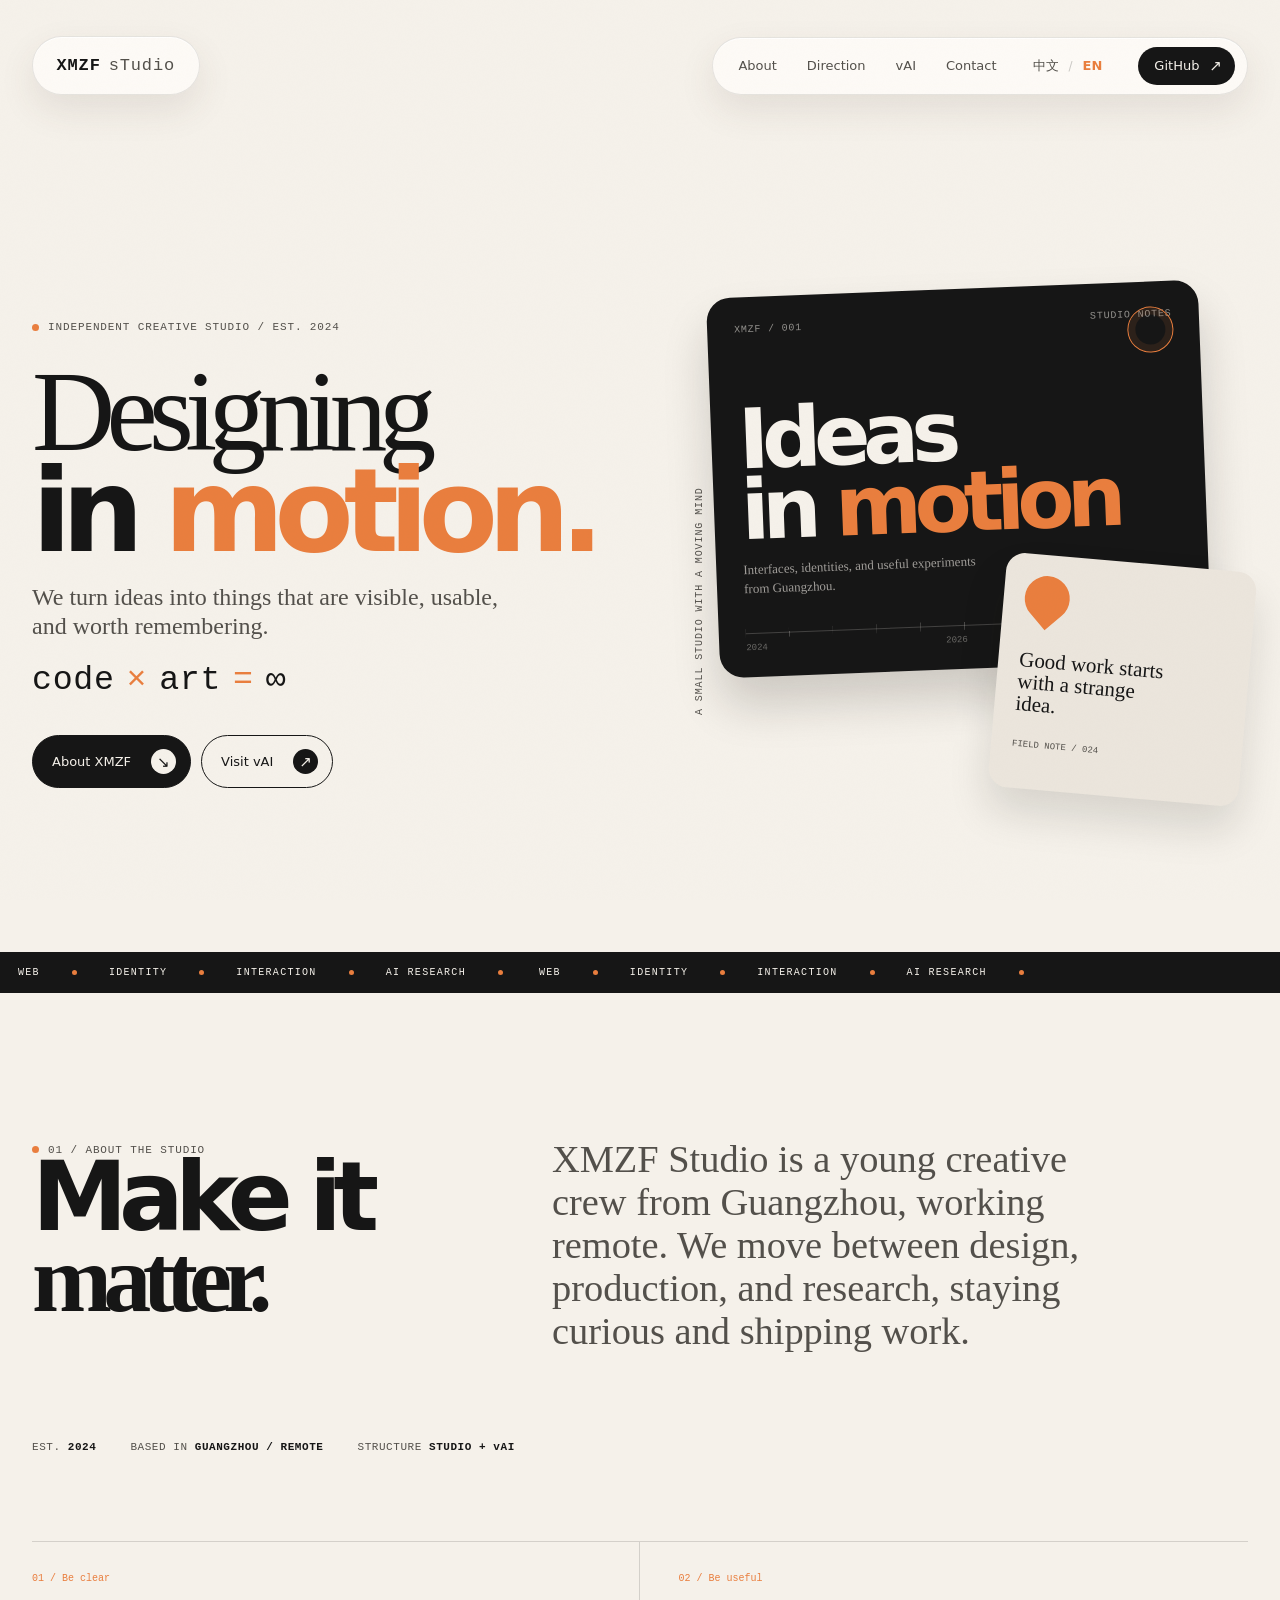
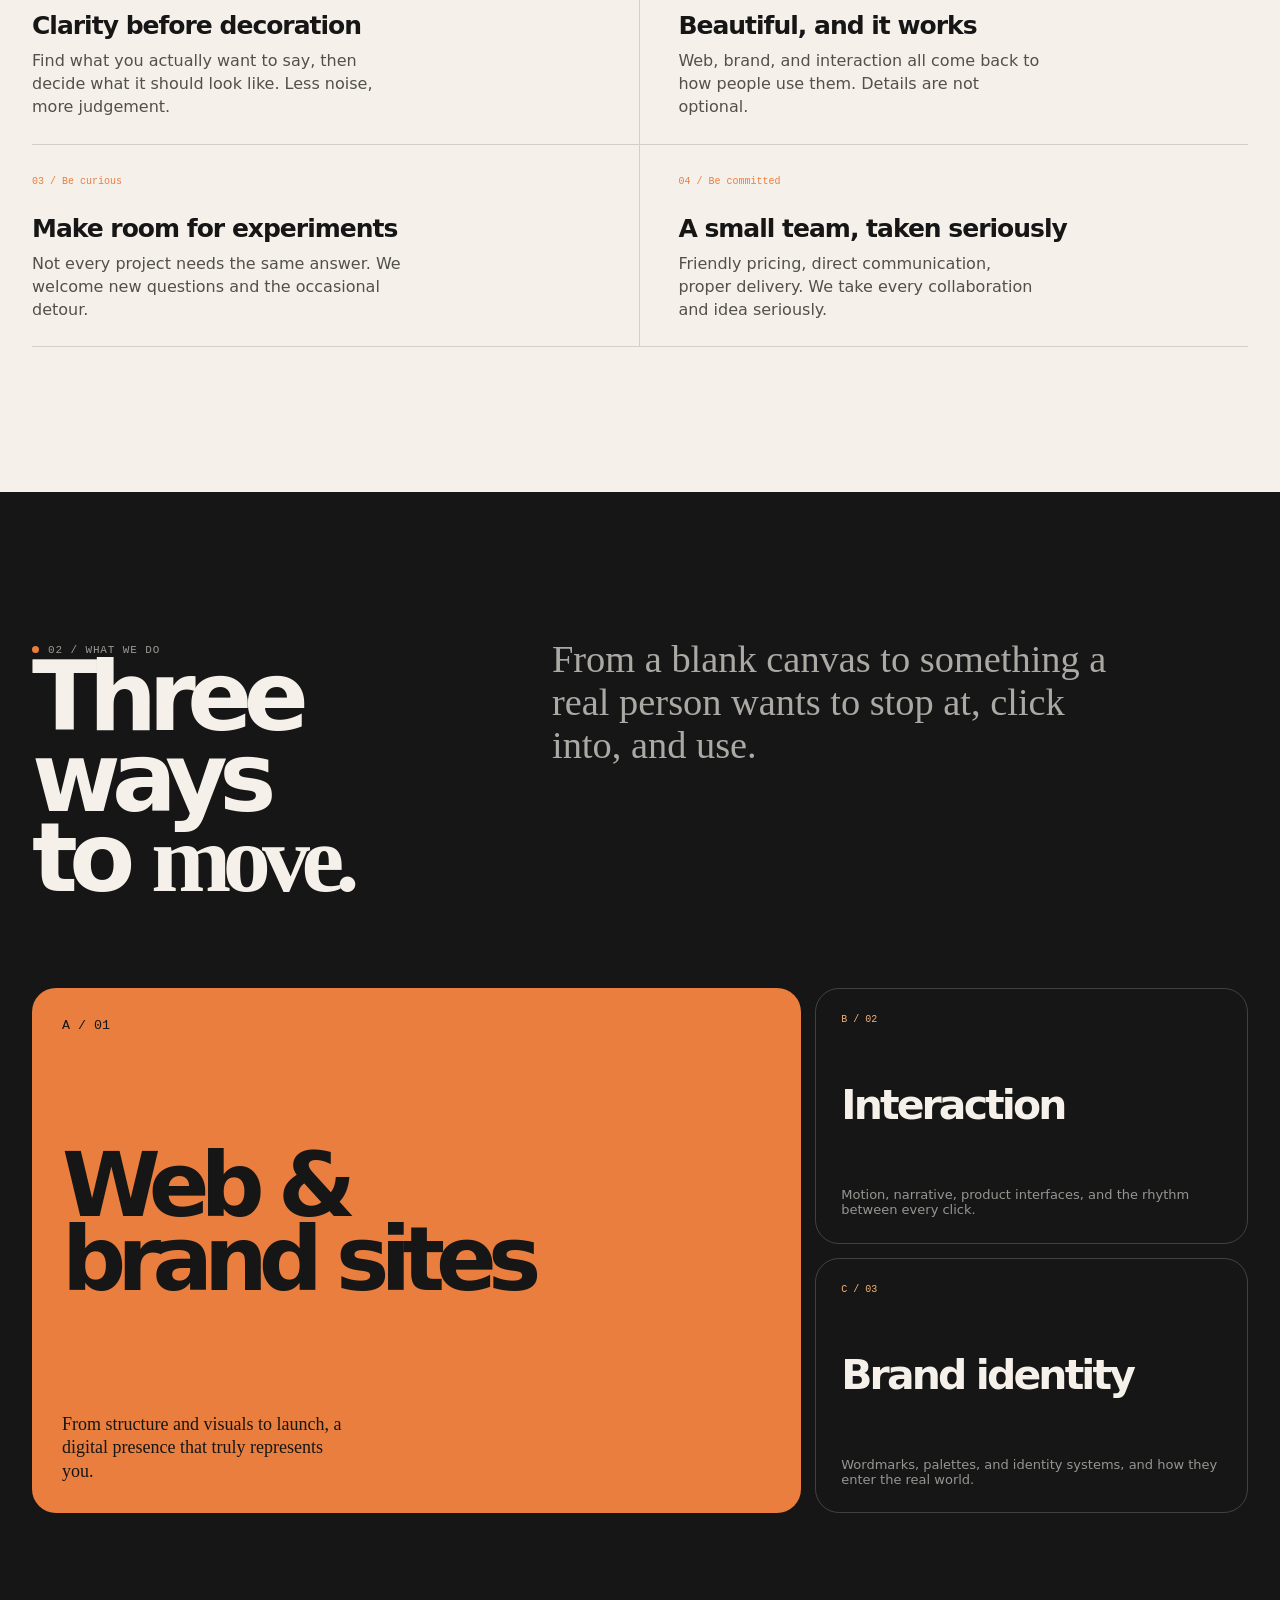
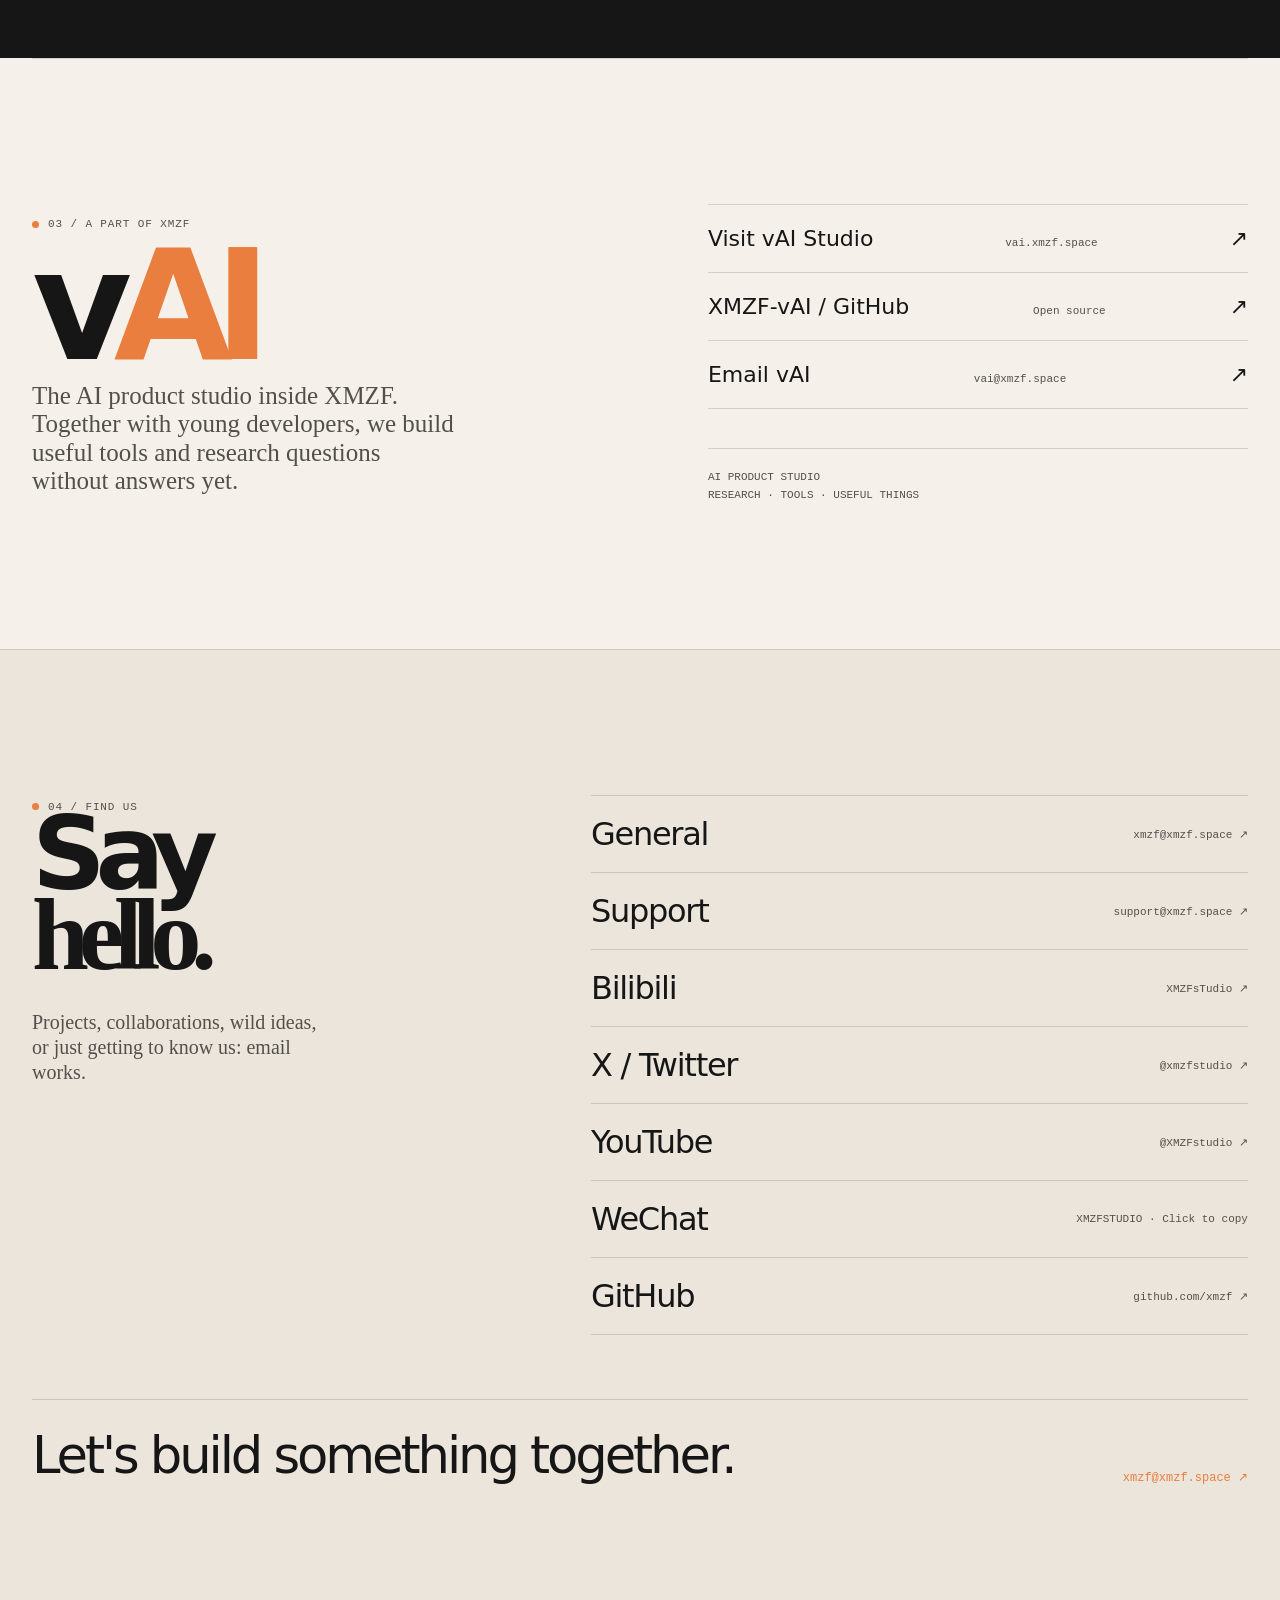
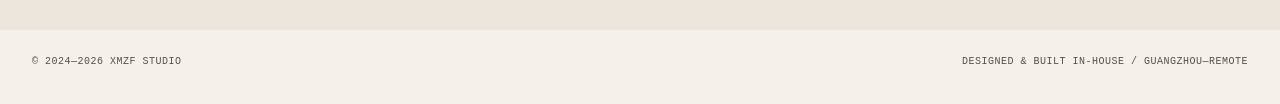
==== index-en.html @ 3783b5d8 "新一代官网 v2：暖白优雅版，中英双语，移除 Three.js - 单文件 HTML，无框架无 Three.js（性能优化） - 导航：XMZF sTudio 文字 logo + 中文/EN 切换 -" ====
<!doctype html>
<html lang="en">
<head>
  <meta charset="UTF-8" />
  <meta name="viewport" content="width=device-width, initial-scale=1.0" />
  <meta name="theme-color" content="#f5f1ea" />
  <meta name="description" content="XMZF Studio — Designing in motion. A young creative studio based in Guangzhou, working remote." />
  <meta property="og:title" content="XMZF Studio — Designing in motion." />
  <meta property="og:description" content="Interfaces, identities, and useful experiments." />
  <title>XMZF Studio — Designing in motion.</title>
  <style>
    :root {
      --paper: #f5f1ea;
      --paper-deep: #ebe5dc;
      --ink: #161616;
      --soft-ink: #53504b;
      --hair: rgba(22, 22, 22, .15);
      --orange: #e97e3e;
      --orange-soft: #f3b078;
      --sage: #dce1d4;
      --serif: Georgia, "Times New Roman", serif;
      --sans: "Avenir Next", "Helvetica Neue", "Segoe UI", system-ui, sans-serif;
      --mono: "SFMono-Regular", "Cascadia Code", "Roboto Mono", monospace;
      --ease: cubic-bezier(.22, .8, .2, 1);
    }
    * { box-sizing: border-box; }
    html { scroll-behavior: smooth; }
    body { margin: 0; background: var(--paper); color: var(--ink); font-family: var(--sans); overflow-x: hidden; }
    body::before { content: ""; position: fixed; inset: 0; pointer-events: none; z-index: 20; opacity: .025; mix-blend-mode: multiply; background-image: url("data:image/svg+xml,%3Csvg xmlns='http://www.w3.org/2000/svg' width='180' height='180' viewBox='0 0 180 180'%3E%3Cfilter id='f'%3E%3CfeTurbulence type='fractalNoise' baseFrequency='.8' numOctaves='3' stitchTiles='stitch'/%3E%3C/filter%3E%3Crect width='100%25' height='100%25' filter='url(%23f)' opacity='.65'/%3E%3C/svg%3E"); }
    a { color: inherit; text-decoration: none; }
    button { font: inherit; }
    .shell { width: min(1380px, calc(100% - 64px)); margin: 0 auto; }
    .mono { font-family: var(--mono); }
    .serif { font-family: var(--serif); }
    .eyebrow { display: inline-flex; align-items: center; gap: 9px; color: var(--soft-ink); font: 11px var(--mono); letter-spacing: .08em; text-transform: uppercase; }
    .eyebrow::before { content: ""; width: 7px; height: 7px; border-radius: 50%; background: var(--orange); }
    .topbar { position: sticky; top: 18px; z-index: 10; display: flex; align-items: center; justify-content: space-between; gap: 20px; padding-top: 18px; }
    .logo-pill, .nav-pill { background: rgba(255, 253, 249, .78); border: 1px solid rgba(22, 22, 22, .1); box-shadow: 0 15px 36px rgba(76, 63, 45, .1), inset 0 1px rgba(255,255,255,.8); backdrop-filter: blur(18px); }
    .logo-pill { display: inline-flex; align-items: center; gap: 8px; border-radius: 999px; padding: 19px 24px; font: 700 17px var(--mono); letter-spacing: .05em; }
    .logo-pill .logo-strong { color: var(--ink); }
    .logo-pill .logo-studio { color: var(--soft-ink); font-weight: 400; }
    .nav-pill { display: flex; align-items: center; gap: 30px; border-radius: 999px; padding: 9px 12px 9px 25px; color: var(--soft-ink); font-size: 13px; }
    .nav-pill a { padding: 9px 0; transition: color .35s var(--ease); }
    .nav-pill a:hover, .nav-pill a:focus-visible { color: var(--orange); }
    .nav-pill .nav-cta { display: inline-flex; align-items: center; gap: 10px; border-radius: 999px; padding: 10px 13px 10px 16px; background: var(--ink); color: var(--paper); transition: transform .35s var(--ease), background .35s var(--ease); }
    .nav-pill .nav-cta:hover, .nav-pill .nav-cta:focus-visible { background: var(--orange); color: var(--ink); transform: translateY(-2px); }
    .nav-cta i { font-style: normal; font-size: 15px; }
            .lang-inline { display: inline-flex; align-items: center; gap: 0; }
    .lang-inline a { display: inline-block; padding: 8px 6px; font-size: 13px; color: var(--soft-ink); transition: color .3s var(--ease); }
    .lang-inline a:hover, .lang-inline a:focus-visible { color: var(--orange); }
    .lang-inline .lang-sep { color: rgba(22,22,22,.22); padding: 0 4px; font-size: 12px; }

    .lang-inline .lang-inline-item { font-weight: 500; }
    .lang-inline .lang-inline-item.current { color: var(--orange); font-weight: 600; }

    .menu-btn { display: none; border: 0; border-radius: 50%; width: 42px; height: 42px; background: var(--ink); color: var(--paper); }

    .hero { min-height: min(900px, calc(100dvh - 25px)); display: grid; grid-template-columns: minmax(0, 1.04fr) minmax(370px, .96fr); align-items: center; gap: clamp(44px, 8vw, 140px); padding: 145px 0 115px; }
    .hero-copy { padding-top: 5vh; }
    .hero-copy h1 { margin: 25px 0 22px; max-width: 720px; font-size: clamp(70px, 9vw, 140px); line-height: .87; letter-spacing: -.085em; font-weight: 600; }
    .hero-copy h1 .light { font-family: var(--serif); font-weight: 400; letter-spacing: -.075em; }
    .hero-copy h1 .orange { color: var(--orange); }
    .hero-lede { max-width: 475px; margin: 0; color: var(--soft-ink); font: 24px/1.22 var(--serif); }
    .hero-note { display: flex; align-items: center; gap: 16px; margin-top: 42px; color: var(--soft-ink); font: 11px var(--mono); }
    .hero-note::before { content: ""; width: 40px; height: 1px; background: var(--orange); }
    .studio-facts { display: flex; flex-wrap: wrap; gap: 14px 34px; margin-bottom: 88px; color: var(--soft-ink); font: 11px var(--mono); letter-spacing: .05em; }
    .studio-facts b { color: var(--ink); font-weight: 600; }
    .hero-formula { display: flex; align-items: center; gap: 12px; margin-top: 20px; font: 500 clamp(22px, 2.6vw, 34px) var(--mono); letter-spacing: .02em; color: var(--ink); }
    .hero-formula .formula-mark { color: var(--orange); }
    .hero-actions { display: flex; flex-wrap: wrap; gap: 10px; margin-top: 36px; }
    .btn { display: inline-flex; align-items: center; gap: 20px; border: 1px solid var(--ink); border-radius: 999px; padding: 13px 14px 13px 19px; font-size: 13px; transition: background .45s var(--ease), color .45s var(--ease), transform .45s var(--ease); }
    .btn .btn-arrow { display: grid; place-items: center; width: 25px; height: 25px; border-radius: 50%; background: var(--ink); color: var(--paper); font-size: 15px; transition: transform .45s var(--ease), background .45s var(--ease); }
    .btn:hover, .btn:focus-visible { background: var(--ink); color: var(--paper); transform: translateY(-3px); }
    .btn:hover .btn-arrow, .btn:focus-visible .btn-arrow { transform: translate(2px, -2px); background: var(--orange); color: var(--ink); }
    .btn-dark { background: var(--ink); color: var(--paper); }
    .btn-dark .btn-arrow { background: var(--paper); color: var(--ink); }
    .btn-dark:hover, .btn-dark:focus-visible { background: var(--orange); color: var(--ink); border-color: var(--orange); }
    .btn-dark:hover .btn-arrow, .btn-dark:focus-visible .btn-arrow { background: var(--ink); color: var(--paper); }

    .hero-board { position: relative; min-height: 550px; }
    .board-main { position: absolute; z-index: 2; top: 34px; left: 0; width: 92%; height: 380px; border-radius: 24px; background: var(--ink); color: var(--paper); padding: 27px; box-shadow: 0 28px 46px rgba(25,20,14,.18); transform: rotate(-2.2deg); transition: transform .7s var(--ease); }
    .hero-board:hover .board-main { transform: rotate(-.6deg) translateY(-7px); }
    .board-main::after { content: ""; position: absolute; right: 26px; top: 25px; width: 44px; height: 44px; border: 1px solid var(--orange); border-radius: 50%; box-shadow: inset 0 0 0 7px rgba(233,126,62,.1); }
    .board-top { display:flex; justify-content:space-between; color: rgba(245,241,234,.56); font: 10px var(--mono); letter-spacing:.08em; }
    .board-main h2 { margin: 70px 0 15px; font-size: clamp(46px, 6.5vw, 88px); line-height: .85; letter-spacing: -.09em; font-weight: 600; }
    .board-main h2 span { color: var(--orange); }
    .board-main p { max-width: 260px; color: rgba(245,241,234,.62); font: 13px/1.45 var(--serif); }
    .board-ruler { position:absolute; bottom:24px; left:27px; right:27px; display:flex; justify-content:space-between; color:rgba(245,241,234,.38); font:9px var(--mono); border-top:1px solid rgba(245,241,234,.2); padding-top:9px; }
    .board-ruler::before { content:""; position:absolute; top:-5px; left:0; right:0; height:9px; background: repeating-linear-gradient(90deg, transparent 0, transparent calc(10% - 1px), rgba(245,241,234,.33) 10%); opacity:.75; }
    .board-small { position: absolute; z-index: 3; right: 0; bottom: 8px; width: 47%; min-height: 235px; border-radius: 19px; background: var(--paper-deep); padding: 21px; box-shadow: 0 24px 40px rgba(25,20,14,.13); transform: rotate(5deg); }
    .board-small::before { content:""; display:block; width: 45px; height: 45px; margin-bottom: 29px; border-radius: 50% 50% 50% 0; background: var(--orange); transform: rotate(-45deg); }
    .board-small p { margin:0; max-width:160px; font: 21px/1.05 var(--serif); }
    .board-small small { display:block; margin-top:25px; color:var(--soft-ink); font:9px var(--mono); }
    .board-tag { position:absolute; z-index:4; left: -19px; bottom: 79px; transform:rotate(-90deg); transform-origin:left top; color:var(--soft-ink); font:10px var(--mono); letter-spacing:.09em; }

    .marquee { overflow: hidden; background: var(--ink); color: var(--paper); border-block: 1px solid var(--ink); white-space: nowrap; }
    .marquee-track { display:flex; width:max-content; animation: marquee 28s linear infinite; }
    .marquee span { display:inline-flex; gap:32px; align-items:center; padding: 14px 18px; font: 10px var(--mono); letter-spacing: .13em; }
    .marquee i { width: 5px; height: 5px; background: var(--orange); border-radius: 50%; }

    .section { padding: 145px 0; }
    .section + .section { border-top: 1px solid var(--hair); }
    .section-intro { display:grid; grid-template-columns: .75fr 1.25fr; gap: 8vw; margin-bottom: 88px; }
    .section-intro h2 { margin:0; font-size:clamp(54px, 7.5vw, 112px); line-height:.84; letter-spacing:-.09em; font-weight:600; }
    .section-intro p { max-width: 560px; margin:0; color:var(--soft-ink); font: clamp(22px, 3vw, 39px)/1.12 var(--serif); }
    .manifesto { display:grid; grid-template-columns: 1fr 1fr; border-top: 1px solid var(--hair); }
    .manifesto-item { min-height: 180px; padding: 24px 18px 25px 0; border-bottom:1px solid var(--hair); }
    .manifesto-item:nth-child(odd) { padding-right: 10vw; border-right:1px solid var(--hair); }
    .manifesto-item:nth-child(even) { padding-left: 3vw; }
    .manifesto-item small { color:var(--orange); font:10px var(--mono); }
    .manifesto-item h3 { margin:26px 0 9px; font-size:25px; letter-spacing:-.04em; font-weight:600; }
    .manifesto-item p { max-width: 370px; margin:0; color:var(--soft-ink); line-height:1.45; }

    .direction { background: var(--ink); color: var(--paper); }
    .direction .section-intro p { color: rgba(245,241,234,.67); }
    .direction .eyebrow { color:rgba(245,241,234,.6); }
    .direction-grid { display:grid; grid-template-columns: 1.28fr .72fr; gap: 14px; }
    .direction-lead { min-height: 525px; padding: 30px; border-radius: 24px; background: var(--orange); color:var(--ink); display:flex; flex-direction:column; justify-content:space-between; transition: transform .55s var(--ease); }
    .direction-lead:hover { transform: translateY(-7px) rotate(-.6deg); }
    .direction-lead h3 { margin: 0; max-width: 570px; font-size: clamp(48px, 7vw, 103px); line-height:.82; letter-spacing:-.1em; }
    .direction-lead p { max-width: 280px; margin:0; font:18px/1.3 var(--serif); }
    .direction-list { display:grid; gap:14px; }
    .direction-item { min-height: 255px; padding: 25px; border:1px solid rgba(245,241,234,.2); border-radius: 24px; display:flex; flex-direction:column; justify-content:space-between; transition: background .45s var(--ease), color .45s var(--ease), transform .45s var(--ease); }
    .direction-item:hover { background:var(--paper); color:var(--ink); transform:translateY(-5px); }
    .direction-item small { color:var(--orange-soft); font:10px var(--mono); }
    .direction-item h3 { margin:0; font-size:clamp(26px,3.2vw,45px); line-height:.92; letter-spacing:-.07em; }
    .direction-item p { margin:0; color:rgba(245,241,234,.58); font-size:13px; }
    .direction-item:hover p { color:var(--soft-ink); }

    .vai-wrap { display:grid; grid-template-columns: 1.03fr .97fr; gap: 8vw; align-items:center; }
    .vai-copy h2 { margin: 18px 0 20px; font-size:clamp(70px, 12vw, 180px); line-height:.73; letter-spacing:-.12em; font-weight:600; }
    .vai-copy h2 span { color:var(--orange); }
    .vai-copy p { max-width: 430px; margin:0; color:var(--soft-ink); font:25px/1.14 var(--serif); }
    .vai-index { border-top:1px solid var(--hair); }
    .vai-link { display:flex; align-items:baseline; justify-content:space-between; gap:20px; padding:21px 0; border-bottom:1px solid var(--hair); transition: padding-left .4s var(--ease), color .4s var(--ease); }
    .vai-link:hover { padding-left:10px; color:var(--orange); }
    .vai-link strong { font-size:22px; font-weight:500; }
    .vai-link span { color:var(--soft-ink); font:11px var(--mono); }
    .vai-link b { font-size:22px; font-weight:400; }
    .vai-note { margin-top: 39px; padding: 20px 0 0; border-top:1px solid var(--hair); color:var(--soft-ink); font:11px/1.6 var(--mono); }

    .connect { background: var(--paper-deep); }
    .connect-grid { display:grid; grid-template-columns: .82fr 1.18fr; gap: 8vw; }
    .connect-copy h2 { margin: 0; font-size:clamp(58px, 8vw, 122px); line-height:.78; letter-spacing:-.1em; }
    .connect-copy p { max-width: 290px; margin:35px 0 0; color:var(--soft-ink); font:20px/1.25 var(--serif); }
    .contact-list { border-top:1px solid var(--hair); }
    .contact-row { display:flex; align-items:center; justify-content:space-between; gap:20px; padding:19px 0; border-bottom:1px solid var(--hair); transition: color .35s var(--ease), padding-left .35s var(--ease); }
    .contact-row:hover { color:var(--orange); padding-left:9px; }
    .contact-row strong { font-size:clamp(18px,2.5vw,33px); letter-spacing:-.04em; font-weight:500; }
    .contact-row span { color:var(--soft-ink); font:11px var(--mono); }
    .wechat { width:100%; border:0; border-bottom:1px solid var(--hair); background:transparent; color:inherit; cursor:pointer; text-align:left; }
    .contact-final { margin-top:64px; display:flex; justify-content:space-between; align-items:end; gap:20px; padding: 25px 0 0; border-top:1px solid var(--hair); }
    .contact-final strong { font-size:clamp(26px, 4vw, 54px); letter-spacing:-.06em; font-weight:500; }
    .contact-final a { color:var(--orange); font:12px var(--mono); }
    footer { display:flex; justify-content:space-between; gap:20px; padding: 26px 0 35px; color:var(--soft-ink); font:10px var(--mono); letter-spacing:.05em; }
    .reveal { opacity:1; transform:none; }
    .reveal.in-view { animation: lift .85s var(--ease) both; }
    @keyframes lift { from { opacity:0; transform:translateY(28px); } to { opacity:1; transform:translateY(0); } }
    @keyframes marquee { to { transform:translateX(-50%); } }
    @media (prefers-reduced-motion: reduce) { *,*::before,*::after { animation-duration:.01ms !important; animation-iteration-count:1 !important; scroll-behavior:auto !important; transition-duration:.01ms !important; } }
    @media (max-width: 820px) {
      .shell { width: min(100% - 32px, 1380px); }
      .topbar { top: 10px; padding-top: 10px; }
      .nav-pill { display:none; position:absolute; top:63px; left:0; right:0; padding:18px 20px; border-radius:23px; flex-direction:column; align-items:stretch; gap:3px; }
      .nav-pill.open { display:flex; }
      .nav-pill .nav-cta { justify-content:space-between; margin-top:7px; }
            .menu-btn { display:block; }
      .lang-inline { display: flex; width: 100%; border-top: 1px solid rgba(22, 22, 22, .1); margin-top: 6px; padding-top: 2px; }

      .hero { display:block; min-height:auto; padding: 126px 0 80px; }
      .hero-copy { padding-top:0; }
      .hero-copy h1 { font-size: clamp(66px, 18vw, 110px); margin-top:22px; }
      .hero-lede { font-size:23px; }
      .hero-board { min-height: 460px; margin-top:75px; }
      .board-main { top:0; width: 94%; height: 315px; padding:20px; }
      .board-main h2 { margin-top:53px; font-size:63px; }
      .board-small { width:53%; min-height:180px; bottom:6px; padding:17px; }
      .board-small p { font-size:17px; }
      .board-small::before { width:32px; height:32px; margin-bottom:22px; }
      .board-tag { left:-10px; bottom:73px; }
      .section { padding: 105px 0; }
      .section-intro, .manifesto, .vai-wrap, .connect-grid { display:block; }
      .section-intro { margin-bottom:58px; }
      .section-intro p { margin-top:30px; font-size:26px; }
      .studio-facts { margin-bottom: 58px; gap: 12px 24px; line-height: 1.7; }
      .manifesto-item, .manifesto-item:nth-child(odd), .manifesto-item:nth-child(even) { min-height:0; padding:22px 0; border-right:0; }
      .direction-grid { display:block; }
      .direction-lead { min-height:390px; }
      .direction-list { margin-top:14px; }
      .direction-item { min-height:200px; }
      .vai-copy { margin-bottom:68px; }
      .vai-copy h2 { font-size:116px; }
      .vai-copy p { font-size:24px; }
      .connect-copy { margin-bottom:68px; }
      .contact-final { display:block; }
      .contact-final a { display:block; margin-top:25px; }
      footer { display:block; line-height:1.8; }
      footer span:last-child { display:block; margin-top:8px; }
    }
  </style>
</head>
<body>
  <a href="#main" style="position:absolute;left:-9999px">Skip to main content</a>
  <header class="shell topbar">
    <a class="logo-pill" href="#top" aria-label="XMZF sTudio Home"><span class="logo-strong">XMZF</span><span class="logo-studio">sTudio</span></a>
    <button class="menu-btn" aria-label="Open menu" aria-expanded="false">☰</button>
    <nav class="nav-pill" aria-label="Main navigation">
      <a href="#studio">About</a>
      <a href="#direction">Direction</a>
      <a href="#vai">vAI</a>
      <a href="#connect">Contact</a>
            <div class="lang-inline"><a class="lang-inline-item" href="index.html">中文</a><span class="lang-sep">/</span><a class="lang-inline-item current" href="index-en.html">EN</a></div>
      <a class="nav-cta" href="https://github.com/xmzf" target="_blank" rel="noreferrer">GitHub <i>↗</i></a>
    </nav>
  </header>

  <main id="main">
    <section class="shell hero" id="top">
      <div class="hero-copy">
        <span class="eyebrow">Independent creative studio / Est. 2024</span>
        <h1><span class="light">Designing</span><br><span>in <span class="orange">motion.</span></span></h1>
        <p class="hero-lede">We turn ideas into things that are visible, usable, and worth remembering.</p>
        <div class="hero-formula">code <span class="formula-mark">×</span> art <span class="formula-mark">=</span> ∞</div>
        <div class="hero-actions"><a class="btn btn-dark" href="#studio">About XMZF <span class="btn-arrow">↘</span></a><a class="btn" href="https://vai.xmzf.space" target="_blank" rel="noreferrer">Visit vAI <span class="btn-arrow">↗</span></a></div>
      </div>
      <div class="hero-board" aria-label="XMZF Studio visual archive">
        <div class="board-main"><div class="board-top"><span>XMZF / 001</span><span>STUDIO NOTES</span></div><h2>Ideas<br>in <span>motion</span></h2><p>Interfaces, identities, and useful experiments from Guangzhou.</p><div class="board-ruler"><span>2024</span><span>2026</span><span>ONGOING</span></div></div>
        <div class="board-small"><p>Good work starts with a strange idea.</p><small>FIELD NOTE / 024</small></div>
        <span class="board-tag">A SMALL STUDIO WITH A MOVING MIND</span>
      </div>
    </section>

    <div class="marquee"><div class="marquee-track"><span>WEB <i></i> IDENTITY <i></i> INTERACTION <i></i> AI RESEARCH <i></i></span><span>WEB <i></i> IDENTITY <i></i> INTERACTION <i></i> AI RESEARCH <i></i></span></div></div>

    <section class="section shell" id="studio">
      <div class="section-intro reveal"><div><span class="eyebrow">01 / About the studio</span><h2>Make it<br><span class="serif">matter.</span></h2></div><p>XMZF Studio is a young creative crew from Guangzhou, working remote. We move between design, production, and research, staying curious and shipping work.</p></div>
      <div class="studio-facts reveal"><span>EST. <b>2024</b></span><span>BASED IN <b>GUANGZHOU / REMOTE</b></span><span>STRUCTURE <b>STUDIO + vAI</b></span></div>
      <div class="manifesto">
        <article class="manifesto-item reveal"><small>01 / Be clear</small><h3>Clarity before decoration</h3><p>Find what you actually want to say, then decide what it should look like. Less noise, more judgement.</p></article>
        <article class="manifesto-item reveal"><small>02 / Be useful</small><h3>Beautiful, and it works</h3><p>Web, brand, and interaction all come back to how people use them. Details are not optional.</p></article>
        <article class="manifesto-item reveal"><small>03 / Be curious</small><h3>Make room for experiments</h3><p>Not every project needs the same answer. We welcome new questions and the occasional detour.</p></article>
        <article class="manifesto-item reveal"><small>04 / Be committed</small><h3>A small team, taken seriously</h3><p>Friendly pricing, direct communication, proper delivery. We take every collaboration and idea seriously.</p></article>
      </div>
    </section>

    <section class="section direction" id="direction">
      <div class="shell">
        <div class="section-intro reveal"><div><span class="eyebrow">02 / What we do</span><h2>Three ways<br>to <span class="serif">move.</span></h2></div><p>From a blank canvas to something a real person wants to stop at, click into, and use.</p></div>
        <div class="direction-grid">
          <article class="direction-lead reveal"><small class="mono">A / 01</small><h3>Web &<br>brand sites</h3><p>From structure and visuals to launch, a digital presence that truly represents you.</p></article>
          <div class="direction-list">
            <article class="direction-item reveal"><small>B / 02</small><h3>Interaction</h3><p>Motion, narrative, product interfaces, and the rhythm between every click.</p></article>
            <article class="direction-item reveal"><small>C / 03</small><h3>Brand identity</h3><p>Wordmarks, palettes, and identity systems, and how they enter the real world.</p></article>
          </div>
        </div>
      </div>
    </section>

    <section class="section shell" id="vai">
      <div class="vai-wrap">
        <div class="vai-copy reveal"><span class="eyebrow">03 / A part of XMZF</span><h2>v<span>AI</span></h2><p>The AI product studio inside XMZF. Together with young developers, we build useful tools and research questions without answers yet.</p></div>
        <div class="reveal"><div class="vai-index"><a class="vai-link" href="https://vai.xmzf.space" target="_blank" rel="noreferrer"><strong>Visit vAI Studio</strong><span>vai.xmzf.space</span><b>↗</b></a><a class="vai-link" href="https://github.com/XMZF-vAI" target="_blank" rel="noreferrer"><strong>XMZF-vAI / GitHub</strong><span>Open source</span><b>↗</b></a><a class="vai-link" href="mailto:vai@xmzf.space"><strong>Email vAI</strong><span>vai@xmzf.space</span><b>↗</b></a></div><div class="vai-note">AI PRODUCT STUDIO<br>RESEARCH · TOOLS · USEFUL THINGS</div></div>
      </div>
    </section>

    <section class="section connect" id="connect">
      <div class="shell">
        <div class="connect-grid">
          <div class="connect-copy reveal"><span class="eyebrow">04 / Find us</span><h2>Say<br><span class="serif">hello.</span></h2><p>Projects, collaborations, wild ideas, or just getting to know us: email works.</p></div>
          <div class="contact-list reveal">
            <a class="contact-row" href="mailto:xmzf@xmzf.space"><strong>General</strong><span>xmzf@xmzf.space ↗</span></a>
            <a class="contact-row" href="mailto:support@xmzf.space"><strong>Support</strong><span>support@xmzf.space ↗</span></a>
            <a class="contact-row" href="https://b23.tv/89YwEi4" target="_blank" rel="noreferrer"><strong>Bilibili</strong><span>XMZFsTudio ↗</span></a>
            <a class="contact-row" href="https://x.com/xmzfstudio?s=21" target="_blank" rel="noreferrer"><strong>X / Twitter</strong><span>@xmzfstudio ↗</span></a>
            <a class="contact-row" href="https://www.youtube.com/@XMZFstudio" target="_blank" rel="noreferrer"><strong>YouTube</strong><span>@XMZFstudio ↗</span></a>
            <button class="contact-row wechat" id="wechat" type="button"><strong>WeChat</strong><span>XMZFSTUDIO · Click to copy</span></button>
            <a class="contact-row" href="https://github.com/xmzf" target="_blank" rel="noreferrer"><strong>GitHub</strong><span>github.com/xmzf ↗</span></a>
          </div>
        </div>
        <div class="contact-final reveal"><strong>Let's build something together.</strong><a href="mailto:xmzf@xmzf.space">xmzf@xmzf.space ↗</a></div>
      </div>
    </section>
  </main>
  <footer class="shell"><span>© 2024—2026 XMZF STUDIO</span><span>DESIGNED &amp; BUILT IN-HOUSE / GUANGZHOU—REMOTE</span></footer>

  <script>
    const menu = document.querySelector('.menu-btn');
    const nav = document.querySelector('.nav-pill');
    menu?.addEventListener('click', () => { const open = nav.classList.toggle('open'); menu.setAttribute('aria-expanded', open); });
    nav?.querySelectorAll('a').forEach(link => link.addEventListener('click', () => { nav.classList.remove('open'); menu?.setAttribute('aria-expanded', 'false'); }));

    const observer = new IntersectionObserver(entries => entries.forEach(entry => { if (entry.isIntersecting) { entry.target.classList.add('in-view'); observer.unobserve(entry.target); } }), { threshold: .12 });
    document.querySelectorAll('.reveal').forEach(el => observer.observe(el));
    document.querySelector('#wechat')?.addEventListener('click', async () => { try { await navigator.clipboard.writeText('XMZFSTUDIO'); } catch (_) {} const target = document.querySelector('#wechat span'); const old = target.textContent; target.textContent = 'Copied: XMZFSTUDIO'; setTimeout(() => target.textContent = old, 1800); });
  </script>
</body>
</html>
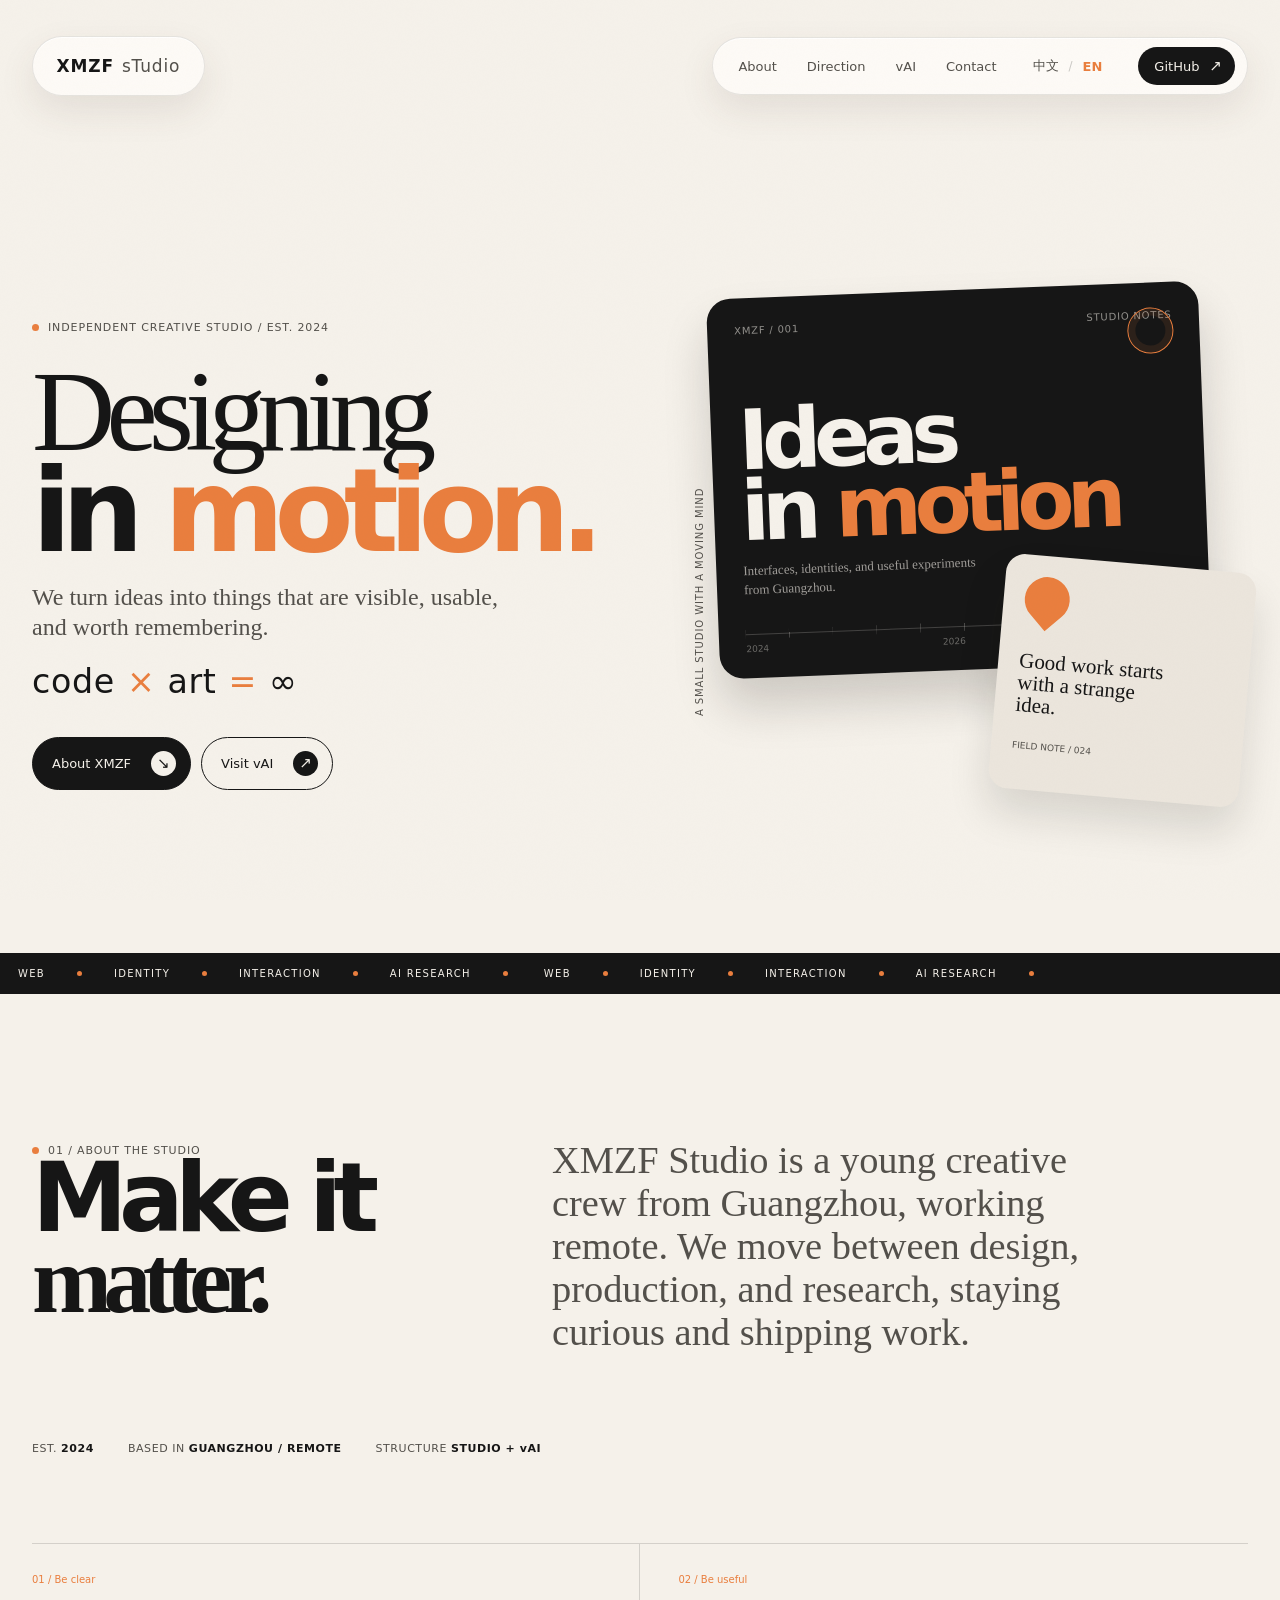
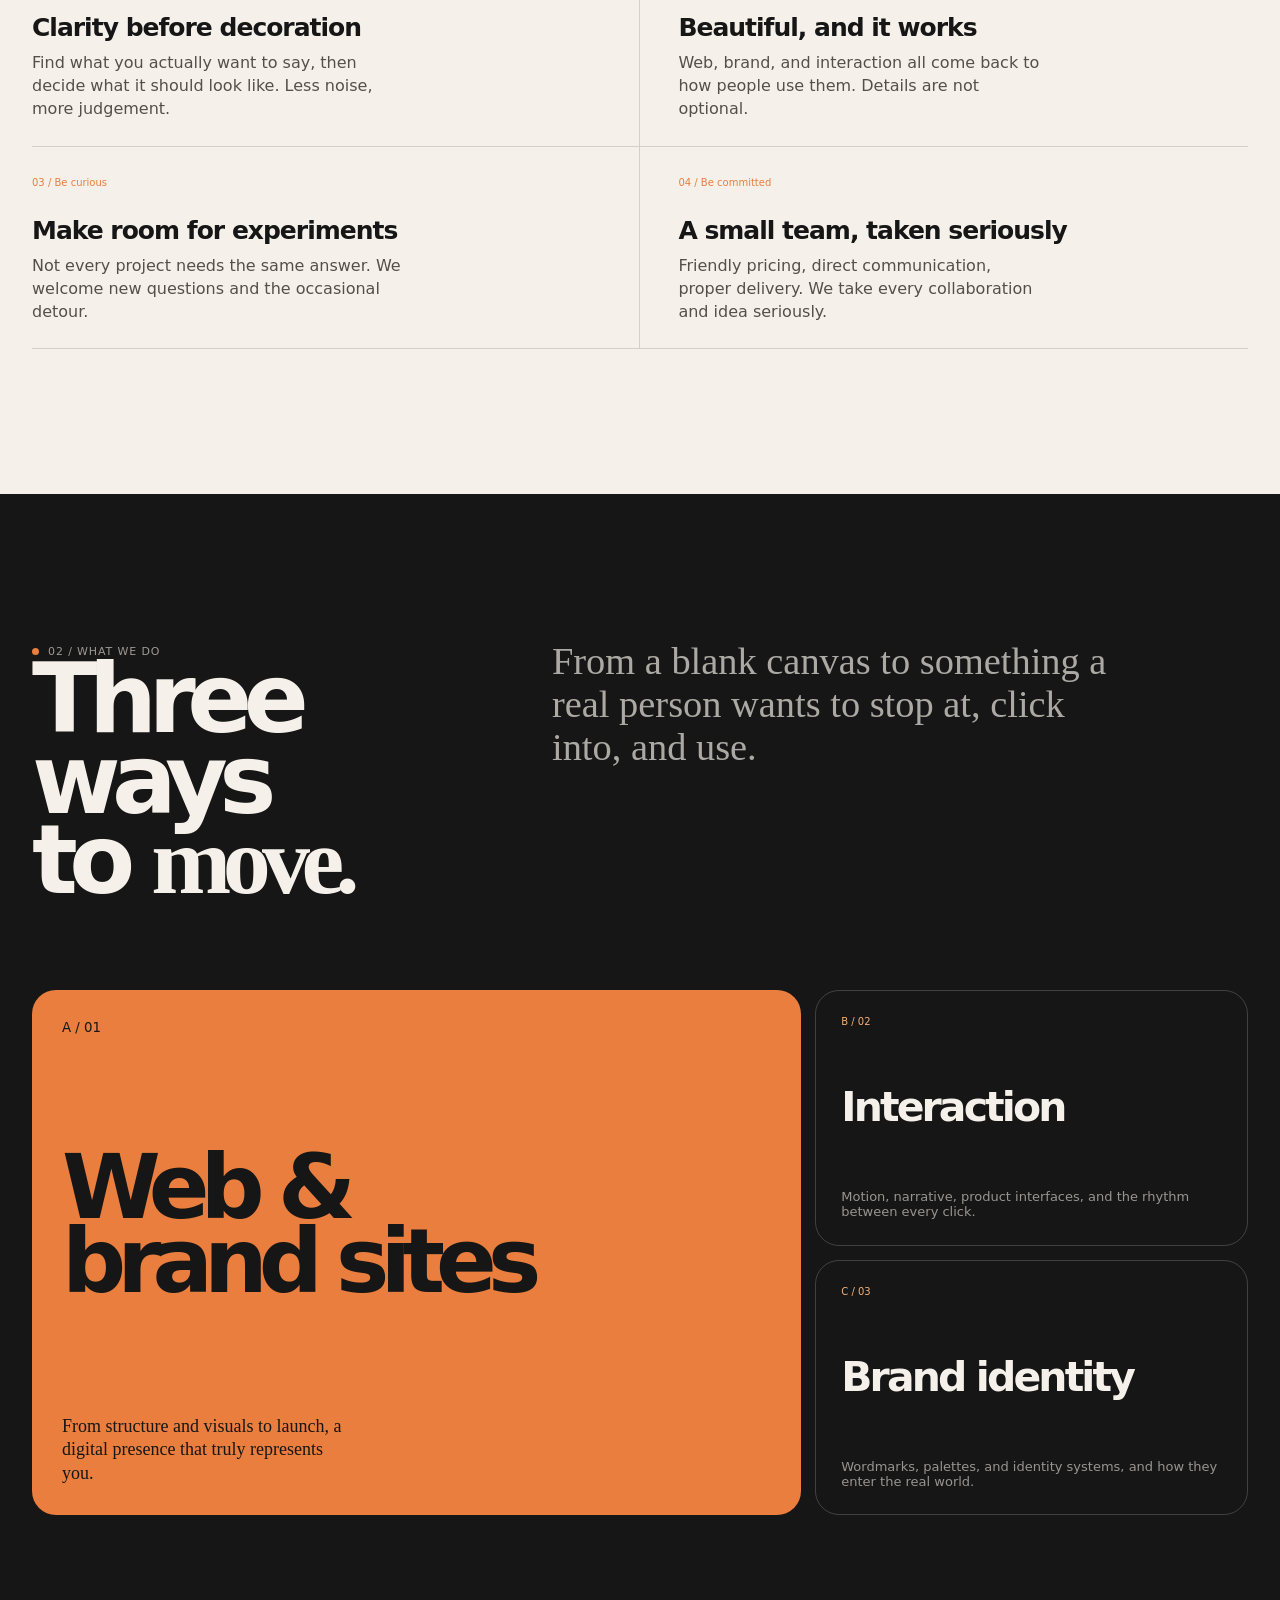
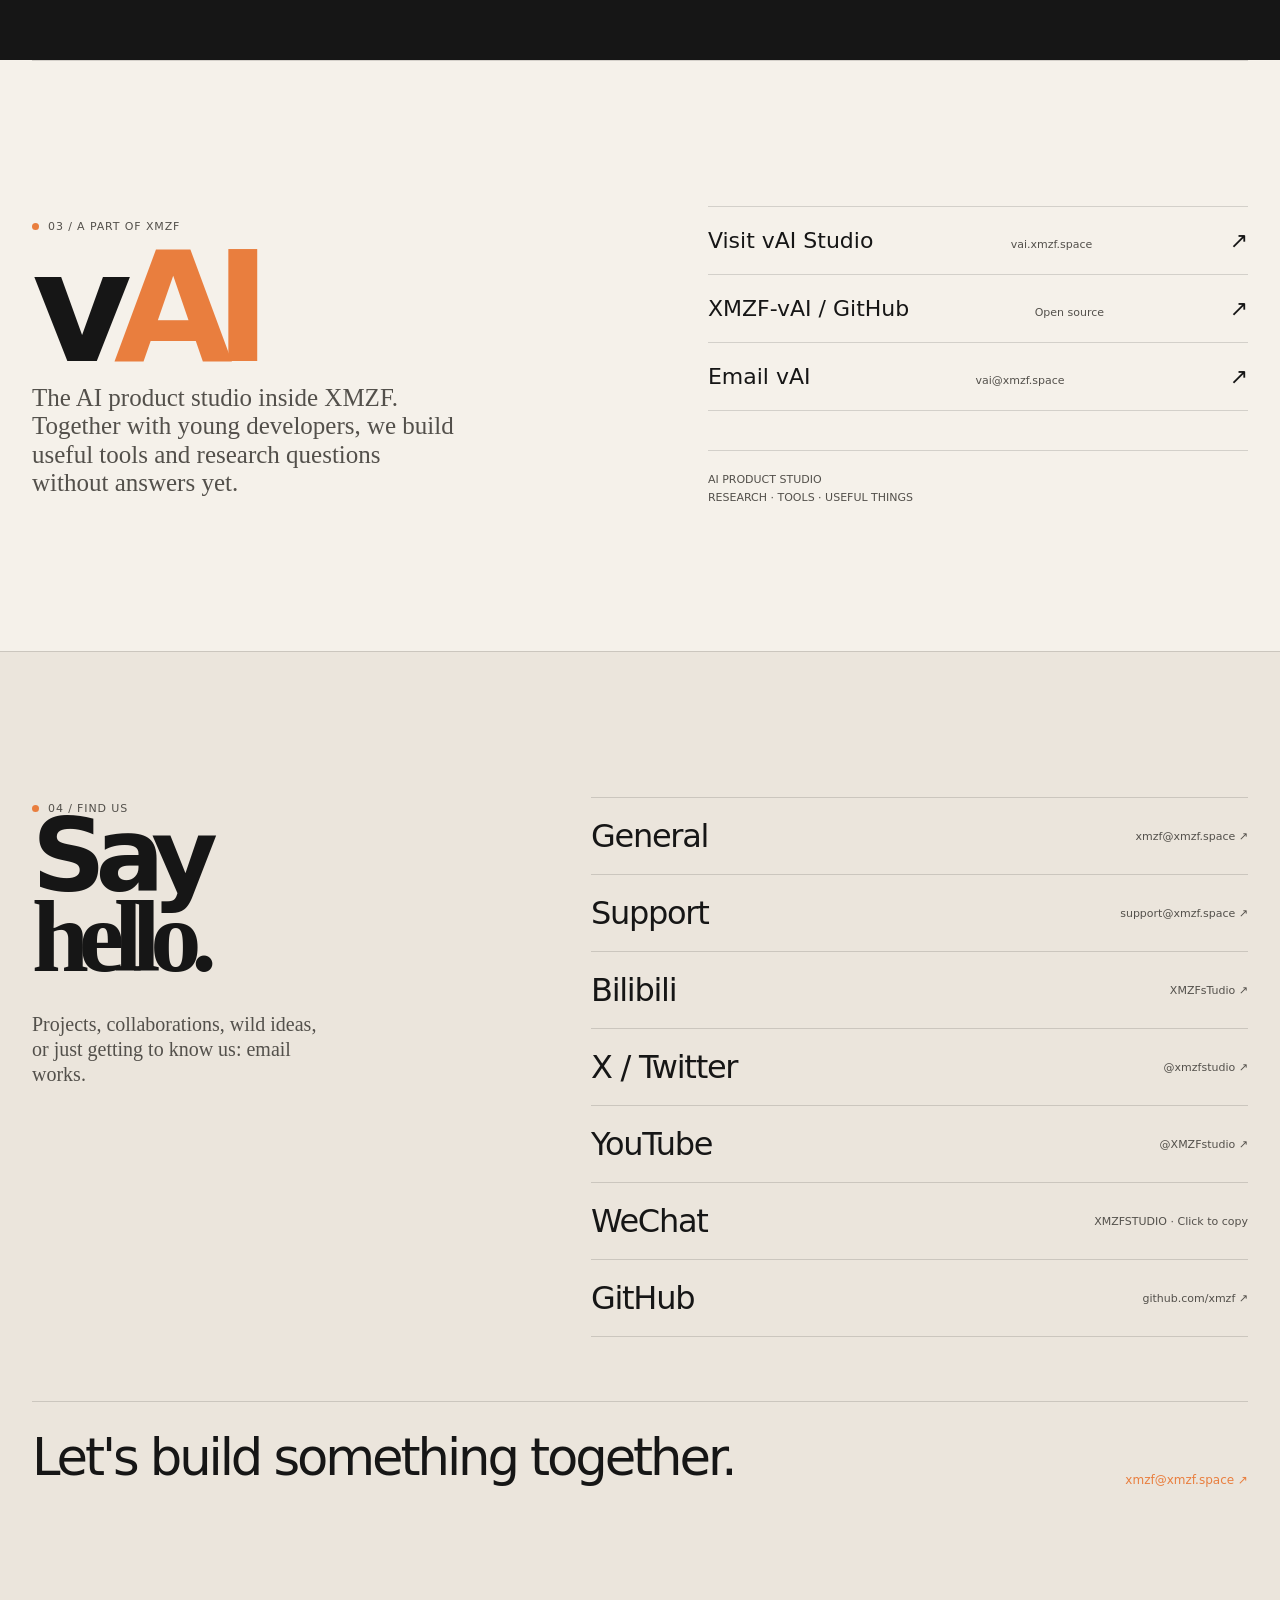
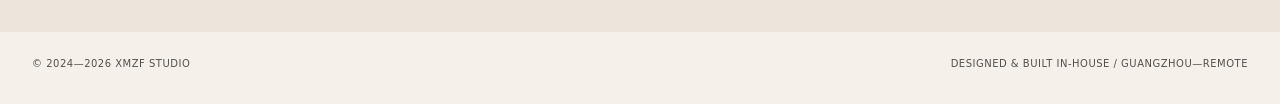
==== commit e19a0656: "字体精简为两种（sans + serif），移除 mono" ====
--- a/index-en.html
+++ b/index-en.html
@@ -4,6 +4,8 @@
   <meta charset="UTF-8" />
   <meta name="viewport" content="width=device-width, initial-scale=1.0" />
   <meta name="theme-color" content="#f5f1ea" />
+  <link rel="icon" type="image/svg+xml" href="favicon.svg?v=2" />
+
   <meta name="description" content="XMZF Studio — Designing in motion. A young creative studio based in Guangzhou, working remote." />
   <meta property="og:title" content="XMZF Studio — Designing in motion." />
   <meta property="og:description" content="Interfaces, identities, and useful experiments." />
@@ -20,7 +22,6 @@
       --sage: #dce1d4;
       --serif: Georgia, "Times New Roman", serif;
       --sans: "Avenir Next", "Helvetica Neue", "Segoe UI", system-ui, sans-serif;
-      --mono: "SFMono-Regular", "Cascadia Code", "Roboto Mono", monospace;
       --ease: cubic-bezier(.22, .8, .2, 1);
     }
     * { box-sizing: border-box; }
@@ -30,13 +31,12 @@
     a { color: inherit; text-decoration: none; }
     button { font: inherit; }
     .shell { width: min(1380px, calc(100% - 64px)); margin: 0 auto; }
-    .mono { font-family: var(--mono); }
     .serif { font-family: var(--serif); }
-    .eyebrow { display: inline-flex; align-items: center; gap: 9px; color: var(--soft-ink); font: 11px var(--mono); letter-spacing: .08em; text-transform: uppercase; }
+    .eyebrow { display: inline-flex; align-items: center; gap: 9px; color: var(--soft-ink); font: 11px var(--sans); letter-spacing: .08em; text-transform: uppercase; }
     .eyebrow::before { content: ""; width: 7px; height: 7px; border-radius: 50%; background: var(--orange); }
     .topbar { position: sticky; top: 18px; z-index: 10; display: flex; align-items: center; justify-content: space-between; gap: 20px; padding-top: 18px; }
     .logo-pill, .nav-pill { background: rgba(255, 253, 249, .78); border: 1px solid rgba(22, 22, 22, .1); box-shadow: 0 15px 36px rgba(76, 63, 45, .1), inset 0 1px rgba(255,255,255,.8); backdrop-filter: blur(18px); }
-    .logo-pill { display: inline-flex; align-items: center; gap: 8px; border-radius: 999px; padding: 19px 24px; font: 700 17px var(--mono); letter-spacing: .05em; }
+    .logo-pill { display: inline-flex; align-items: center; gap: 8px; border-radius: 999px; padding: 19px 24px; font: 700 17px var(--sans); letter-spacing: .05em; }
     .logo-pill .logo-strong { color: var(--ink); }
     .logo-pill .logo-studio { color: var(--soft-ink); font-weight: 400; }
     .nav-pill { display: flex; align-items: center; gap: 30px; border-radius: 999px; padding: 9px 12px 9px 25px; color: var(--soft-ink); font-size: 13px; }
@@ -61,11 +61,11 @@
     .hero-copy h1 .light { font-family: var(--serif); font-weight: 400; letter-spacing: -.075em; }
     .hero-copy h1 .orange { color: var(--orange); }
     .hero-lede { max-width: 475px; margin: 0; color: var(--soft-ink); font: 24px/1.22 var(--serif); }
-    .hero-note { display: flex; align-items: center; gap: 16px; margin-top: 42px; color: var(--soft-ink); font: 11px var(--mono); }
+    .hero-note { display: flex; align-items: center; gap: 16px; margin-top: 42px; color: var(--soft-ink); font: 11px var(--sans); }
     .hero-note::before { content: ""; width: 40px; height: 1px; background: var(--orange); }
-    .studio-facts { display: flex; flex-wrap: wrap; gap: 14px 34px; margin-bottom: 88px; color: var(--soft-ink); font: 11px var(--mono); letter-spacing: .05em; }
+    .studio-facts { display: flex; flex-wrap: wrap; gap: 14px 34px; margin-bottom: 88px; color: var(--soft-ink); font: 11px var(--sans); letter-spacing: .05em; }
     .studio-facts b { color: var(--ink); font-weight: 600; }
-    .hero-formula { display: flex; align-items: center; gap: 12px; margin-top: 20px; font: 500 clamp(22px, 2.6vw, 34px) var(--mono); letter-spacing: .02em; color: var(--ink); }
+    .hero-formula { display: flex; align-items: center; gap: 12px; margin-top: 20px; font: 500 clamp(22px, 2.6vw, 34px) var(--sans); letter-spacing: .02em; color: var(--ink); }
     .hero-formula .formula-mark { color: var(--orange); }
     .hero-actions { display: flex; flex-wrap: wrap; gap: 10px; margin-top: 36px; }
     .btn { display: inline-flex; align-items: center; gap: 20px; border: 1px solid var(--ink); border-radius: 999px; padding: 13px 14px 13px 19px; font-size: 13px; transition: background .45s var(--ease), color .45s var(--ease), transform .45s var(--ease); }
@@ -81,21 +81,21 @@
     .board-main { position: absolute; z-index: 2; top: 34px; left: 0; width: 92%; height: 380px; border-radius: 24px; background: var(--ink); color: var(--paper); padding: 27px; box-shadow: 0 28px 46px rgba(25,20,14,.18); transform: rotate(-2.2deg); transition: transform .7s var(--ease); }
     .hero-board:hover .board-main { transform: rotate(-.6deg) translateY(-7px); }
     .board-main::after { content: ""; position: absolute; right: 26px; top: 25px; width: 44px; height: 44px; border: 1px solid var(--orange); border-radius: 50%; box-shadow: inset 0 0 0 7px rgba(233,126,62,.1); }
-    .board-top { display:flex; justify-content:space-between; color: rgba(245,241,234,.56); font: 10px var(--mono); letter-spacing:.08em; }
+    .board-top { display:flex; justify-content:space-between; color: rgba(245,241,234,.56); font: 10px var(--sans); letter-spacing:.08em; }
     .board-main h2 { margin: 70px 0 15px; font-size: clamp(46px, 6.5vw, 88px); line-height: .85; letter-spacing: -.09em; font-weight: 600; }
     .board-main h2 span { color: var(--orange); }
     .board-main p { max-width: 260px; color: rgba(245,241,234,.62); font: 13px/1.45 var(--serif); }
-    .board-ruler { position:absolute; bottom:24px; left:27px; right:27px; display:flex; justify-content:space-between; color:rgba(245,241,234,.38); font:9px var(--mono); border-top:1px solid rgba(245,241,234,.2); padding-top:9px; }
+    .board-ruler { position:absolute; bottom:24px; left:27px; right:27px; display:flex; justify-content:space-between; color:rgba(245,241,234,.38); font:9px var(--sans); border-top:1px solid rgba(245,241,234,.2); padding-top:9px; }
     .board-ruler::before { content:""; position:absolute; top:-5px; left:0; right:0; height:9px; background: repeating-linear-gradient(90deg, transparent 0, transparent calc(10% - 1px), rgba(245,241,234,.33) 10%); opacity:.75; }
     .board-small { position: absolute; z-index: 3; right: 0; bottom: 8px; width: 47%; min-height: 235px; border-radius: 19px; background: var(--paper-deep); padding: 21px; box-shadow: 0 24px 40px rgba(25,20,14,.13); transform: rotate(5deg); }
     .board-small::before { content:""; display:block; width: 45px; height: 45px; margin-bottom: 29px; border-radius: 50% 50% 50% 0; background: var(--orange); transform: rotate(-45deg); }
     .board-small p { margin:0; max-width:160px; font: 21px/1.05 var(--serif); }
-    .board-small small { display:block; margin-top:25px; color:var(--soft-ink); font:9px var(--mono); }
-    .board-tag { position:absolute; z-index:4; left: -19px; bottom: 79px; transform:rotate(-90deg); transform-origin:left top; color:var(--soft-ink); font:10px var(--mono); letter-spacing:.09em; }
+    .board-small small { display:block; margin-top:25px; color:var(--soft-ink); font:9px var(--sans); }
+    .board-tag { position:absolute; z-index:4; left: -19px; bottom: 79px; transform:rotate(-90deg); transform-origin:left top; color:var(--soft-ink); font:10px var(--sans); letter-spacing:.09em; }
 
     .marquee { overflow: hidden; background: var(--ink); color: var(--paper); border-block: 1px solid var(--ink); white-space: nowrap; }
     .marquee-track { display:flex; width:max-content; animation: marquee 28s linear infinite; }
-    .marquee span { display:inline-flex; gap:32px; align-items:center; padding: 14px 18px; font: 10px var(--mono); letter-spacing: .13em; }
+    .marquee span { display:inline-flex; gap:32px; align-items:center; padding: 14px 18px; font: 10px var(--sans); letter-spacing: .13em; }
     .marquee i { width: 5px; height: 5px; background: var(--orange); border-radius: 50%; }
 
     .section { padding: 145px 0; }
@@ -107,7 +107,7 @@
     .manifesto-item { min-height: 180px; padding: 24px 18px 25px 0; border-bottom:1px solid var(--hair); }
     .manifesto-item:nth-child(odd) { padding-right: 10vw; border-right:1px solid var(--hair); }
     .manifesto-item:nth-child(even) { padding-left: 3vw; }
-    .manifesto-item small { color:var(--orange); font:10px var(--mono); }
+    .manifesto-item small { color:var(--orange); font:10px var(--sans); }
     .manifesto-item h3 { margin:26px 0 9px; font-size:25px; letter-spacing:-.04em; font-weight:600; }
     .manifesto-item p { max-width: 370px; margin:0; color:var(--soft-ink); line-height:1.45; }
 
@@ -122,7 +122,7 @@
     .direction-list { display:grid; gap:14px; }
     .direction-item { min-height: 255px; padding: 25px; border:1px solid rgba(245,241,234,.2); border-radius: 24px; display:flex; flex-direction:column; justify-content:space-between; transition: background .45s var(--ease), color .45s var(--ease), transform .45s var(--ease); }
     .direction-item:hover { background:var(--paper); color:var(--ink); transform:translateY(-5px); }
-    .direction-item small { color:var(--orange-soft); font:10px var(--mono); }
+    .direction-item small { color:var(--orange-soft); font:10px var(--sans); }
     .direction-item h3 { margin:0; font-size:clamp(26px,3.2vw,45px); line-height:.92; letter-spacing:-.07em; }
     .direction-item p { margin:0; color:rgba(245,241,234,.58); font-size:13px; }
     .direction-item:hover p { color:var(--soft-ink); }
@@ -135,9 +135,9 @@
     .vai-link { display:flex; align-items:baseline; justify-content:space-between; gap:20px; padding:21px 0; border-bottom:1px solid var(--hair); transition: padding-left .4s var(--ease), color .4s var(--ease); }
     .vai-link:hover { padding-left:10px; color:var(--orange); }
     .vai-link strong { font-size:22px; font-weight:500; }
-    .vai-link span { color:var(--soft-ink); font:11px var(--mono); }
+    .vai-link span { color:var(--soft-ink); font:11px var(--sans); }
     .vai-link b { font-size:22px; font-weight:400; }
-    .vai-note { margin-top: 39px; padding: 20px 0 0; border-top:1px solid var(--hair); color:var(--soft-ink); font:11px/1.6 var(--mono); }
+    .vai-note { margin-top: 39px; padding: 20px 0 0; border-top:1px solid var(--hair); color:var(--soft-ink); font:11px/1.6 var(--sans); }
 
     .connect { background: var(--paper-deep); }
     .connect-grid { display:grid; grid-template-columns: .82fr 1.18fr; gap: 8vw; }
@@ -147,12 +147,12 @@
     .contact-row { display:flex; align-items:center; justify-content:space-between; gap:20px; padding:19px 0; border-bottom:1px solid var(--hair); transition: color .35s var(--ease), padding-left .35s var(--ease); }
     .contact-row:hover { color:var(--orange); padding-left:9px; }
     .contact-row strong { font-size:clamp(18px,2.5vw,33px); letter-spacing:-.04em; font-weight:500; }
-    .contact-row span { color:var(--soft-ink); font:11px var(--mono); }
+    .contact-row span { color:var(--soft-ink); font:11px var(--sans); }
     .wechat { width:100%; border:0; border-bottom:1px solid var(--hair); background:transparent; color:inherit; cursor:pointer; text-align:left; }
     .contact-final { margin-top:64px; display:flex; justify-content:space-between; align-items:end; gap:20px; padding: 25px 0 0; border-top:1px solid var(--hair); }
     .contact-final strong { font-size:clamp(26px, 4vw, 54px); letter-spacing:-.06em; font-weight:500; }
-    .contact-final a { color:var(--orange); font:12px var(--mono); }
-    footer { display:flex; justify-content:space-between; gap:20px; padding: 26px 0 35px; color:var(--soft-ink); font:10px var(--mono); letter-spacing:.05em; }
+    .contact-final a { color:var(--orange); font:12px var(--sans); }
+    footer { display:flex; justify-content:space-between; gap:20px; padding: 26px 0 35px; color:var(--soft-ink); font:10px var(--sans); letter-spacing:.05em; }
     .reveal { opacity:1; transform:none; }
     .reveal.in-view { animation: lift .85s var(--ease) both; }
     @keyframes lift { from { opacity:0; transform:translateY(28px); } to { opacity:1; transform:translateY(0); } }
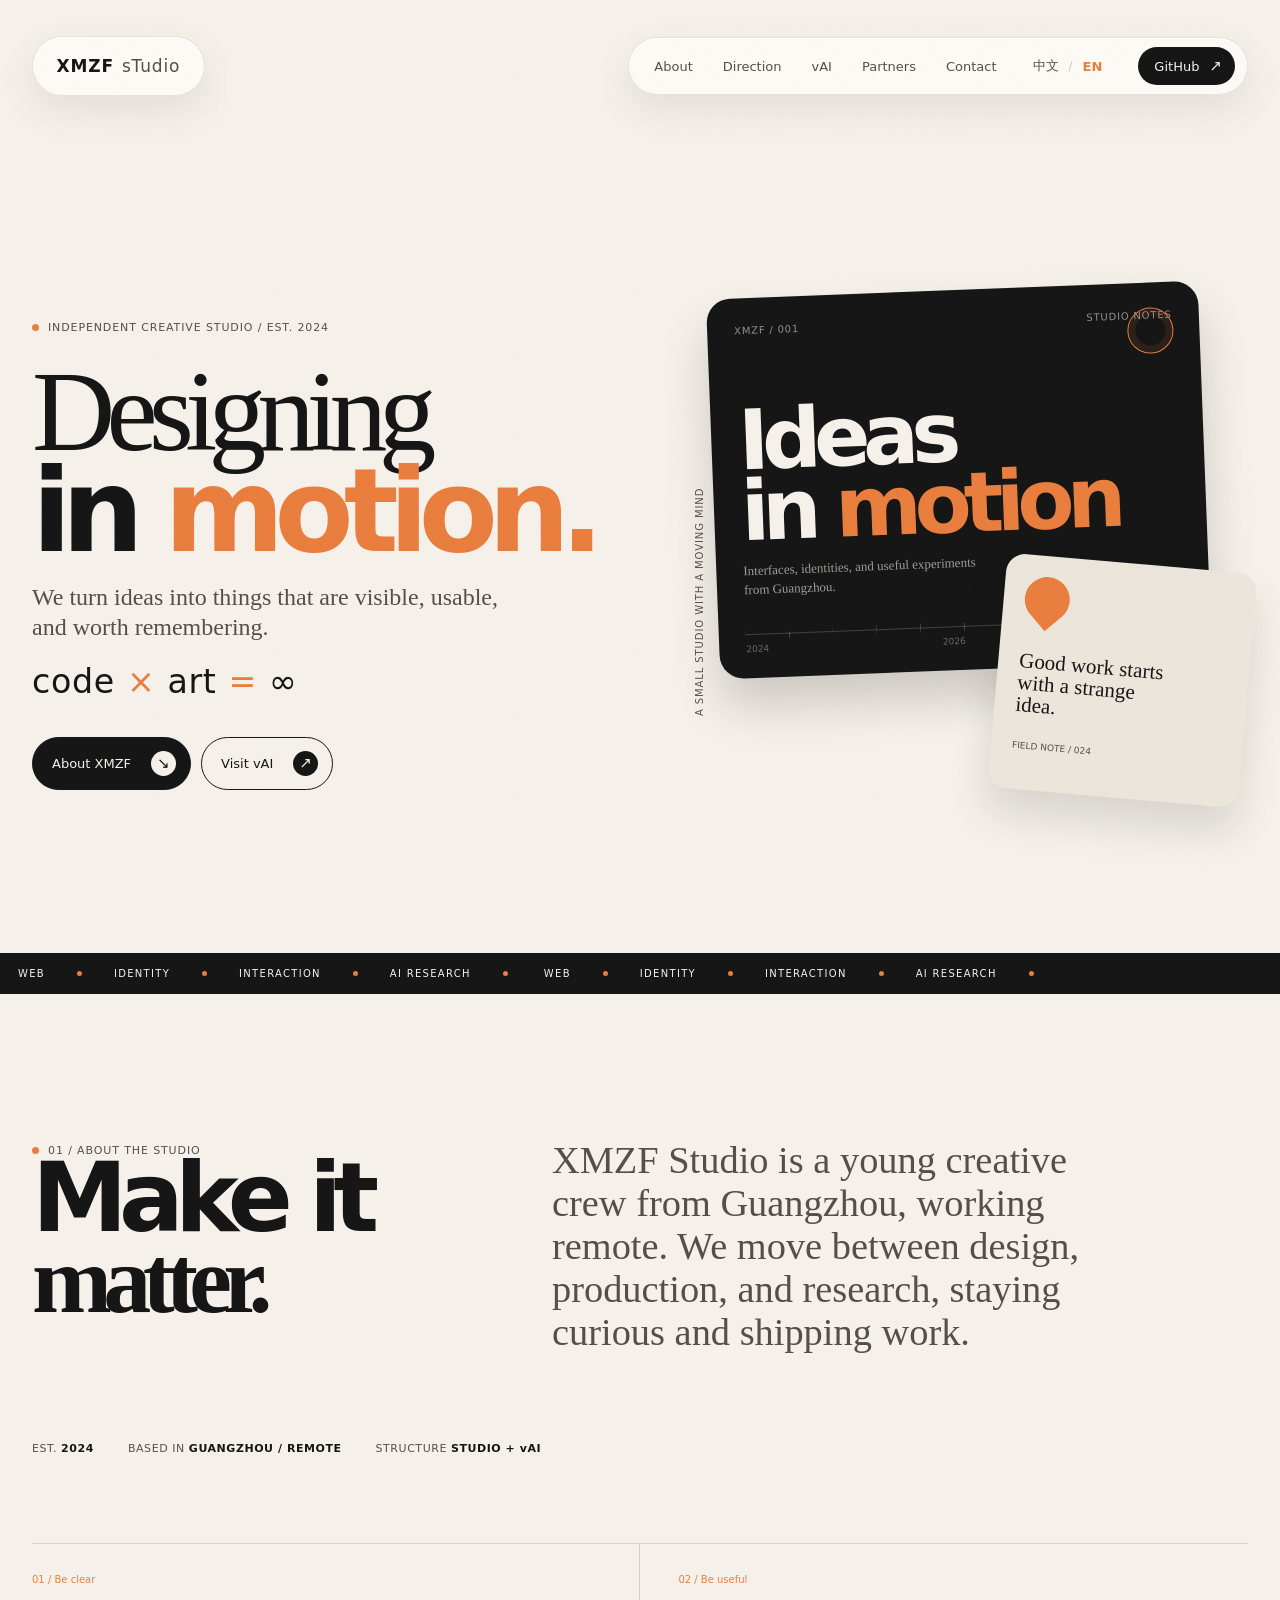
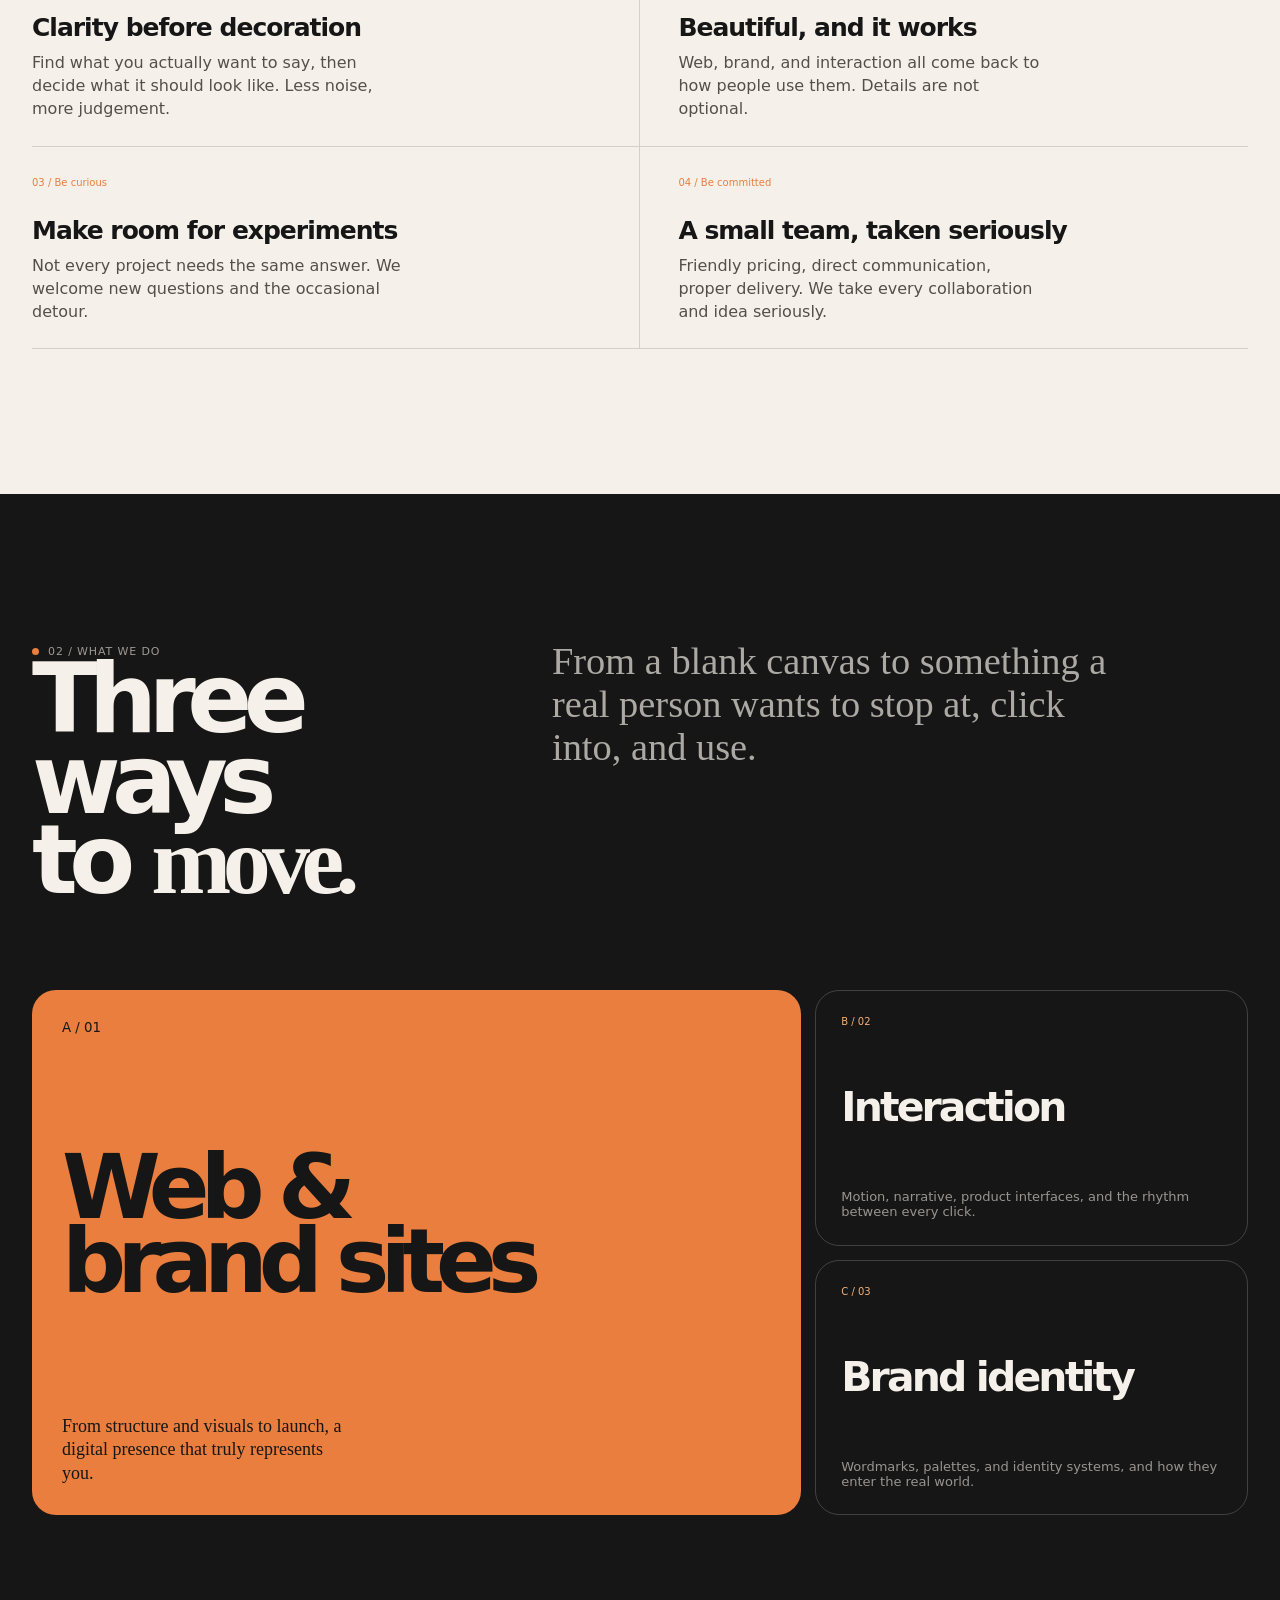
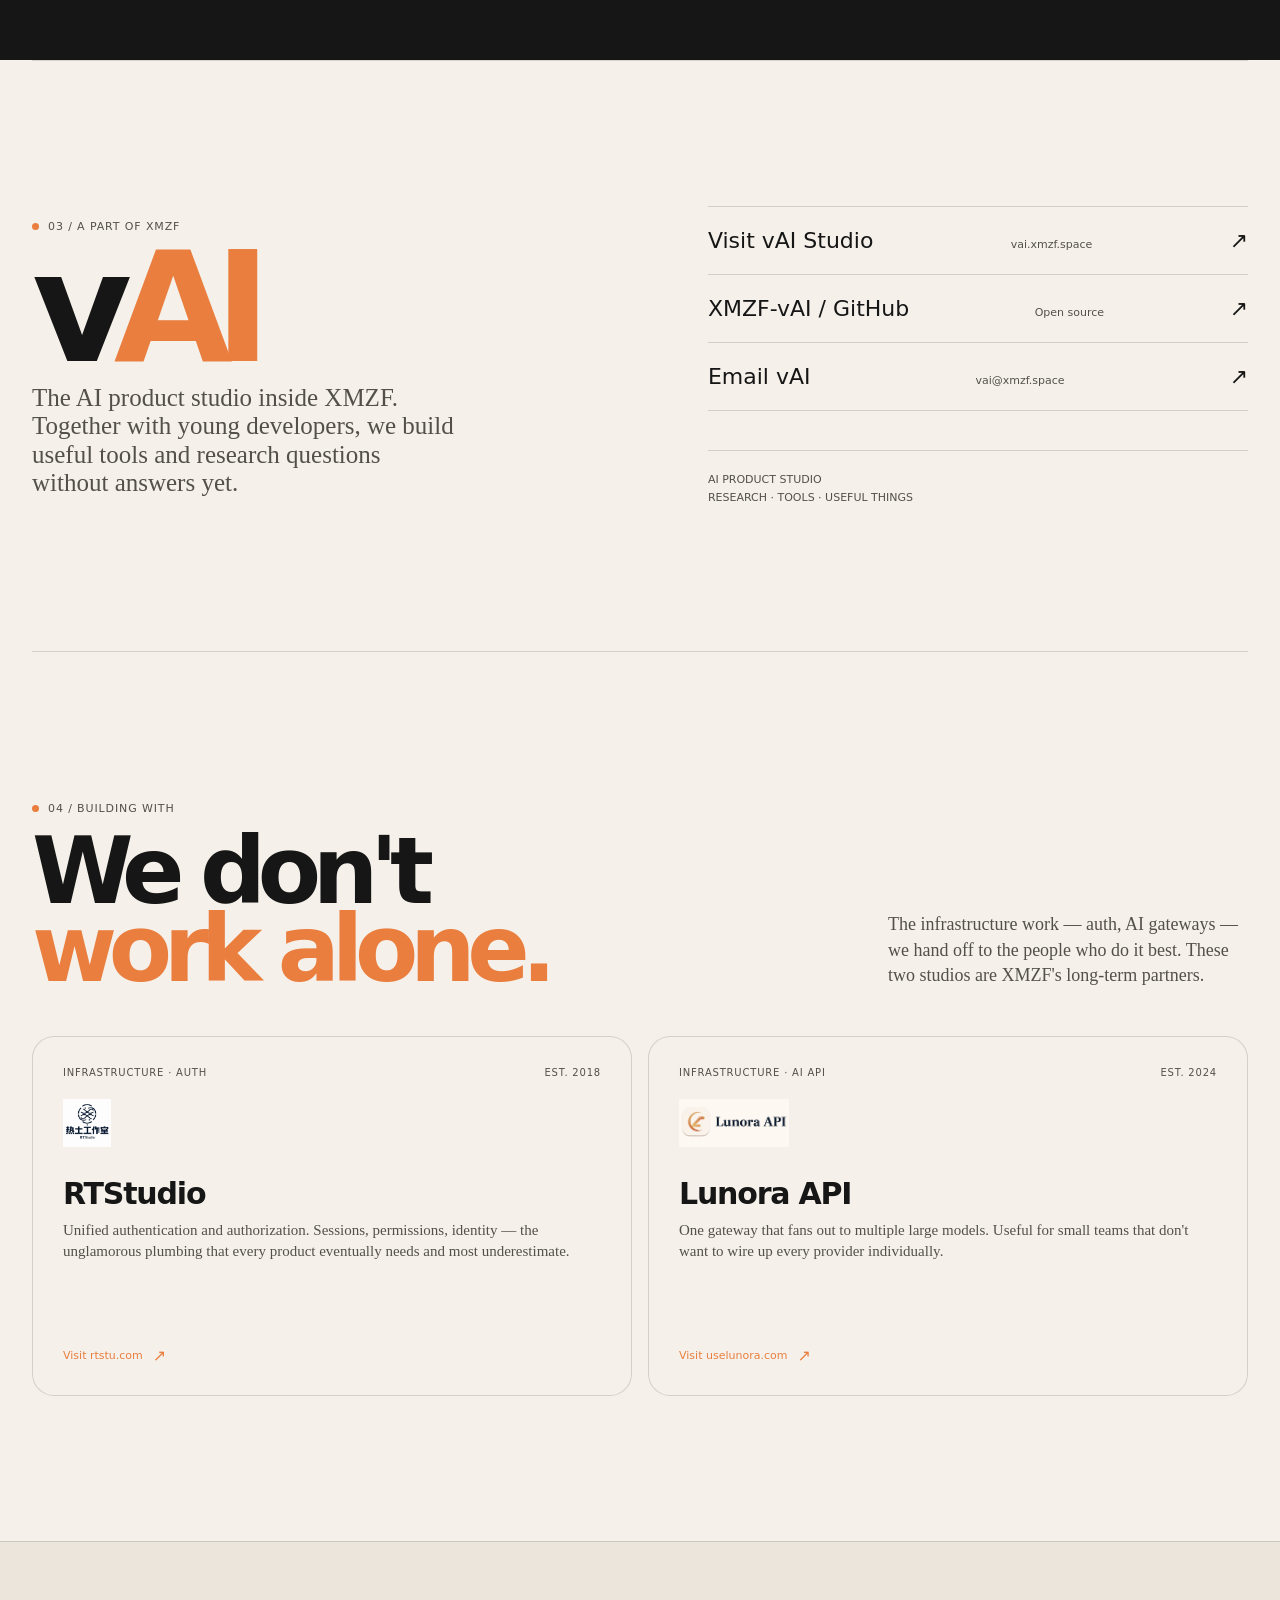
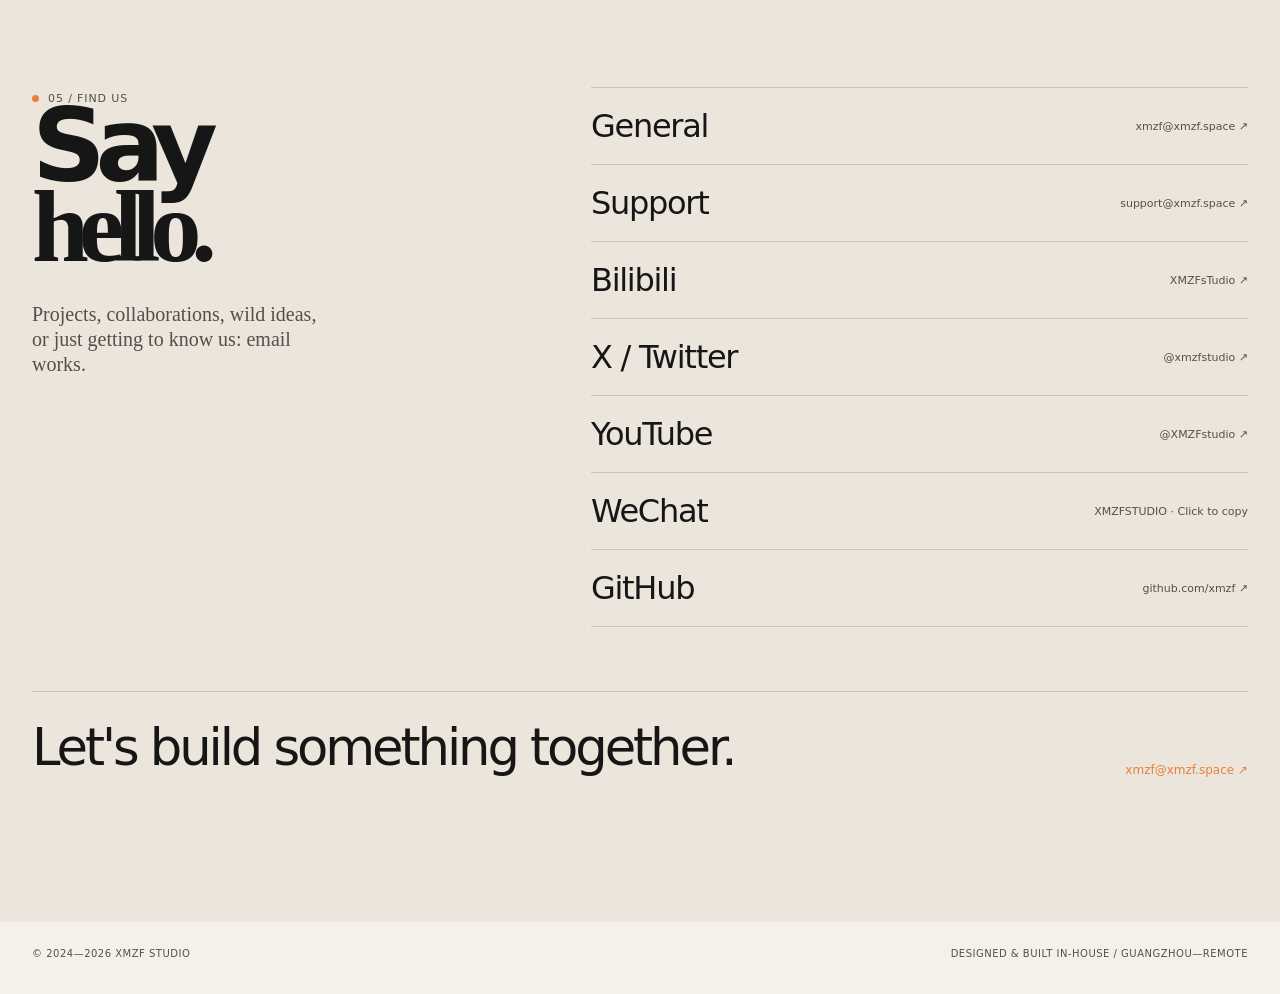
==== commit fc68bb15: "英文版 Partners 区块同步：RTStudio + Lunora API" ====
--- a/index-en.html
+++ b/index-en.html
@@ -140,7 +140,24 @@
     .vai-note { margin-top: 39px; padding: 20px 0 0; border-top:1px solid var(--hair); color:var(--soft-ink); font:11px/1.6 var(--sans); }
 
     .connect { background: var(--paper-deep); }
-    .connect-grid { display:grid; grid-template-columns: .82fr 1.18fr; gap: 8vw; }
+        .partners-head { display:flex; justify-content:space-between; align-items:flex-end; gap:30px; margin-bottom:48px; }
+    .partners-head h2 { margin:17px 0 0; font-size:clamp(48px, 7.2vw, 100px); line-height:.84; letter-spacing:-.09em; font-weight:600; max-width:760px; }
+    .partners-head h2 span { color:var(--orange); }
+    .partners-head p { max-width:360px; margin:0; color:var(--soft-ink); font:18px/1.4 var(--serif); }
+    .partners-grid { display:grid; grid-template-columns:1fr 1fr; gap:16px; }
+    .partner-card { position:relative; display:flex; flex-direction:column; min-height:360px; padding:30px; border:1px solid var(--hair); border-radius:22px; background:var(--paper); overflow:hidden; transition: transform .5s var(--ease), border-color .5s var(--ease); }
+    .partner-card:hover { transform:translateY(-5px); border-color:rgba(22,22,22,.32); }
+    .partner-card .partner-logo { display:flex; align-items:center; height:62px; margin-bottom:24px; }
+    .partner-card .partner-logo img { max-height:48px; max-width:240px; object-fit:contain; object-position:left center; }
+    .partner-card .partner-meta { display:flex; justify-content:space-between; align-items:center; gap:14px; margin-bottom:14px; color:var(--soft-ink); font:10px var(--sans); letter-spacing:.08em; text-transform:uppercase; }
+    .partner-card h3 { margin:0 0 10px; font-size:30px; letter-spacing:-.04em; font-weight:600; line-height:1.05; }
+    .partner-card h3 span { color:var(--orange); }
+    .partner-card p { margin:0 0 22px; color:var(--soft-ink); font:15px/1.45 var(--serif); }
+    .partner-link { display:inline-flex; align-items:center; gap:10px; margin-top:auto; padding-top:18px; color:var(--orange); font:11px var(--sans); align-self:flex-start; white-space:nowrap; }
+    .partner-link i { font-style:normal; font-size:16px; transition:transform .4s var(--ease); }
+    .partner-card:hover .partner-link i { transform:translate(3px,-3px); }
+
+.connect-grid { display:grid; grid-template-columns: .82fr 1.18fr; gap: 8vw; }
     .connect-copy h2 { margin: 0; font-size:clamp(58px, 8vw, 122px); line-height:.78; letter-spacing:-.1em; }
     .connect-copy p { max-width: 290px; margin:35px 0 0; color:var(--soft-ink); font:20px/1.25 var(--serif); }
     .contact-list { border-top:1px solid var(--hair); }
@@ -180,6 +197,14 @@
       .board-tag { left:-10px; bottom:73px; }
       .section { padding: 105px 0; }
       .section-intro, .manifesto, .vai-wrap, .connect-grid { display:block; }
+      .partners-head { flex-direction:column; align-items:flex-start; margin-bottom:36px; }
+      .partners-head p { font-size:17px; }
+      .partners-grid { display:block; }
+      .partner-card { padding:22px; margin-bottom:12px; }
+      .partner-card .partner-logo { height:48px; margin-bottom:18px; }
+      .partner-card .partner-logo img { max-height:38px; }
+      .partner-card h3 { font-size:26px; }
+
       .section-intro { margin-bottom:58px; }
       .section-intro p { margin-top:30px; font-size:26px; }
       .studio-facts { margin-bottom: 58px; gap: 12px 24px; line-height: 1.7; }
@@ -208,6 +233,7 @@
       <a href="#studio">About</a>
       <a href="#direction">Direction</a>
       <a href="#vai">vAI</a>
+      <a href="#partners">Partners</a>
       <a href="#connect">Contact</a>
             <div class="lang-inline"><a class="lang-inline-item" href="index.html">中文</a><span class="lang-sep">/</span><a class="lang-inline-item current" href="index-en.html">EN</a></div>
       <a class="nav-cta" href="https://github.com/xmzf" target="_blank" rel="noreferrer">GitHub <i>↗</i></a>
@@ -263,10 +289,18 @@
       </div>
     </section>
 
+    <section class="section shell" id="partners">
+      <div class="partners-head"><div><span class="eyebrow">04 / Building with</span><h2>We don't<br><span>work alone.</span></h2></div><p>The infrastructure work — auth, AI gateways — we hand off to the people who do it best. These two studios are XMZF's long-term partners.</p></div>
+      <div class="partners-grid">
+        <article class="partner-card"><div class="partner-meta"><span>INFRASTRUCTURE · AUTH</span><span>EST. 2018</span></div><div class="partner-logo"><img src="assets/rtstudio.png" alt="热土工作室 RTStudio" /></div><h3>RTStudio</h3><p>Unified authentication and authorization. Sessions, permissions, identity — the unglamorous plumbing that every product eventually needs and most underestimate.</p><a class="partner-link" href="https://rtstu.com" target="_blank" rel="noreferrer">Visit rtstu.com <i>↗</i></a></article>
+        <article class="partner-card"><div class="partner-meta"><span>INFRASTRUCTURE · AI API</span><span>EST. 2024</span></div><div class="partner-logo"><img src="assets/lunora.png" alt="Lunora API" /></div><h3>Lunora API</h3><p>One gateway that fans out to multiple large models. Useful for small teams that don't want to wire up every provider individually.</p><a class="partner-link" href="https://www.uselunora.com" target="_blank" rel="noreferrer">Visit uselunora.com <i>↗</i></a></article>
+      </div>
+    </section>
+
     <section class="section connect" id="connect">
       <div class="shell">
         <div class="connect-grid">
-          <div class="connect-copy reveal"><span class="eyebrow">04 / Find us</span><h2>Say<br><span class="serif">hello.</span></h2><p>Projects, collaborations, wild ideas, or just getting to know us: email works.</p></div>
+          <div class="connect-copy reveal"><span class="eyebrow">05 / Find us</span><h2>Say<br><span class="serif">hello.</span></h2><p>Projects, collaborations, wild ideas, or just getting to know us: email works.</p></div>
           <div class="contact-list reveal">
             <a class="contact-row" href="mailto:xmzf@xmzf.space"><strong>General</strong><span>xmzf@xmzf.space ↗</span></a>
             <a class="contact-row" href="mailto:support@xmzf.space"><strong>Support</strong><span>support@xmzf.space ↗</span></a>
